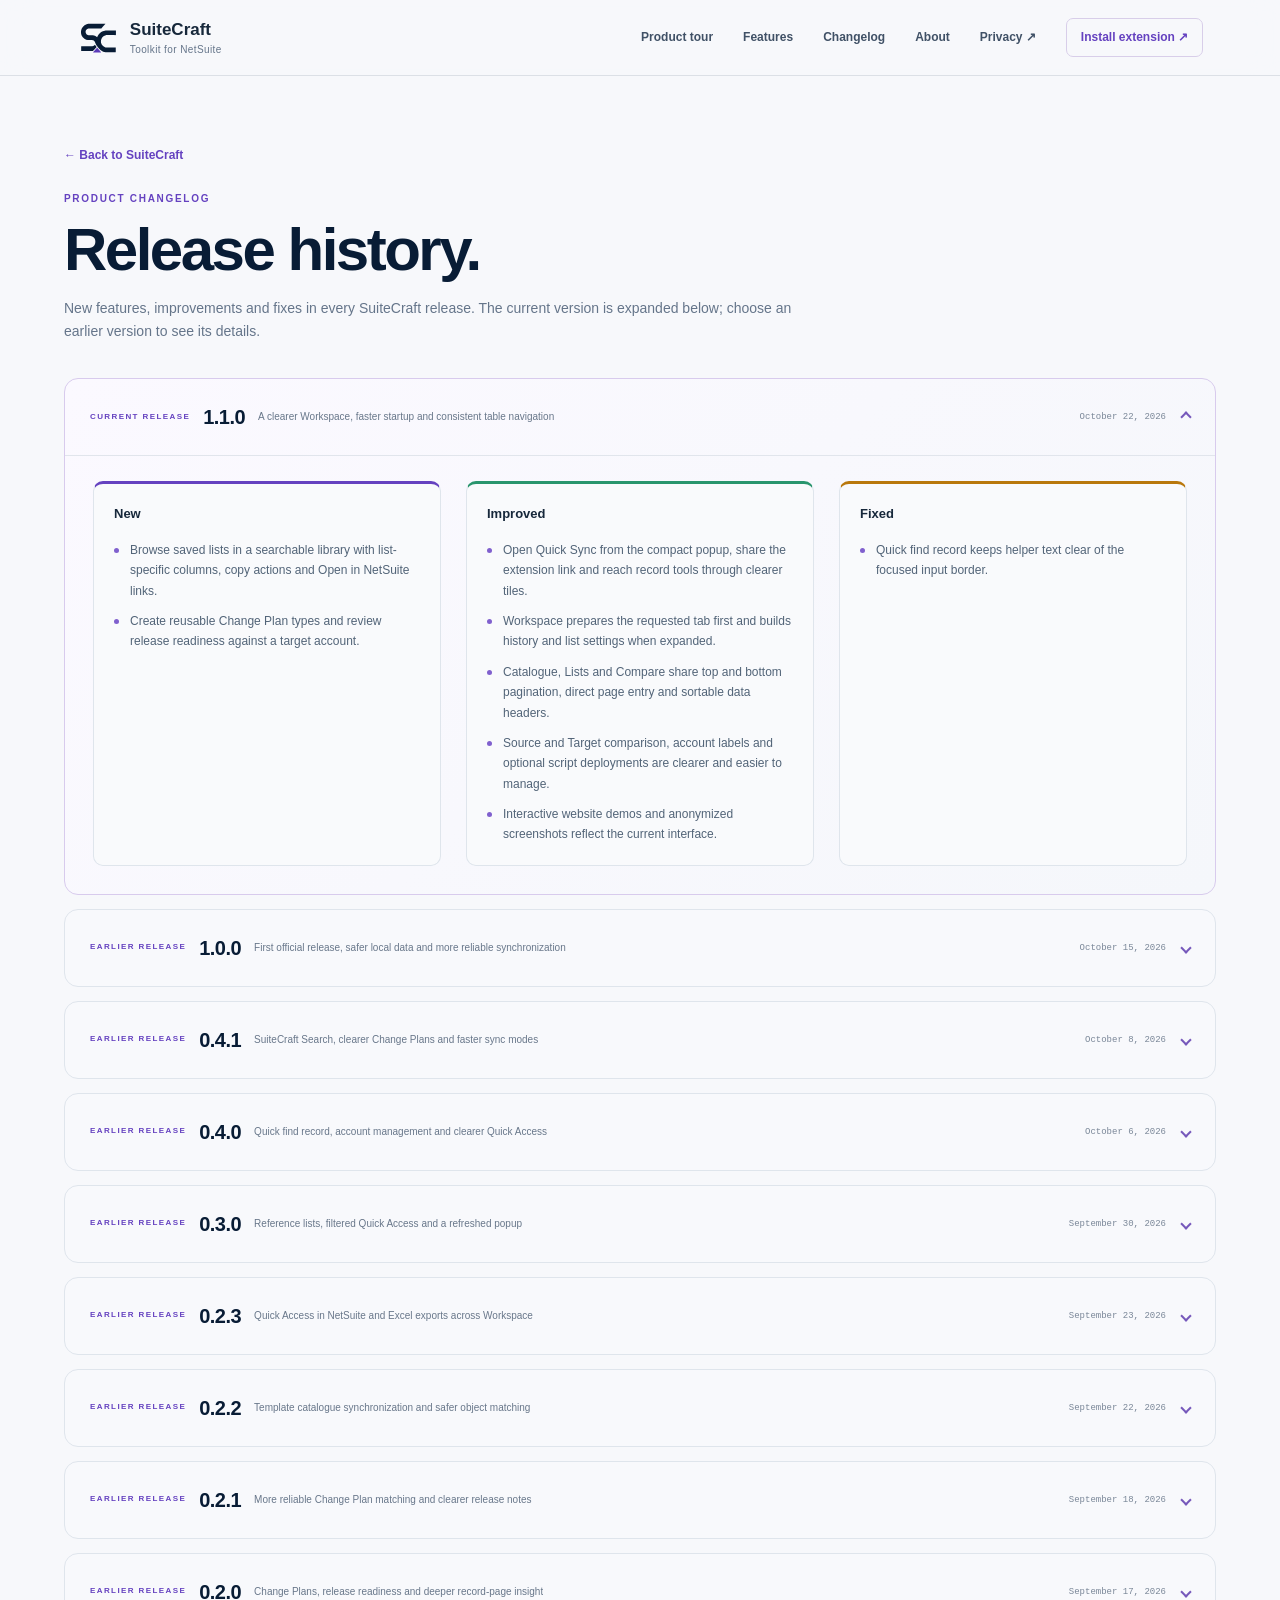
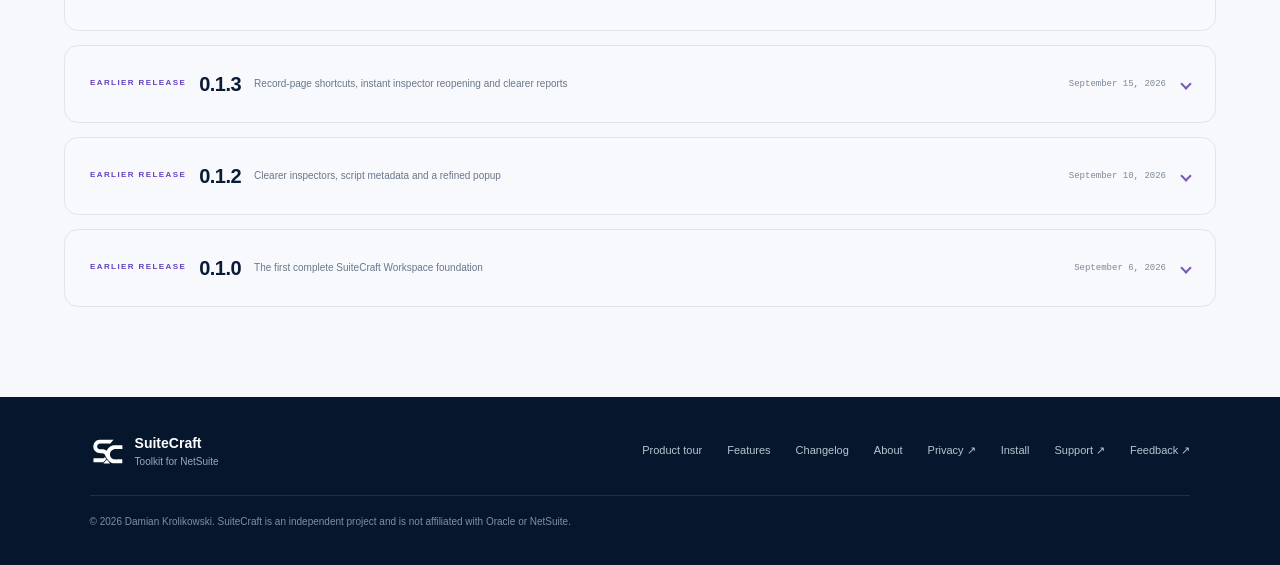
==== changelog.html @ 7df99eba "Refactor code structure for improved readability and maintainability" ====
<!doctype html>
<html lang="en">
<head>
	<meta charset="utf-8">
	<meta name="viewport" content="width=device-width, initial-scale=1">
	<meta name="description" content="Browse SuiteCraft release notes, current improvements and the complete version history.">
	<meta name="theme-color" content="#081c35">
	<meta property="og:type" content="website">
	<meta property="og:title" content="Release history · SuiteCraft">
	<meta property="og:description" content="What changed in SuiteCraft: new features, improvements and fixes for every release.">
	<meta property="og:url" content="https://krolikowskidamian.github.io/suitecraft-site/changelog.html">
	<title>Release history · SuiteCraft</title>
	<link rel="canonical" href="https://krolikowskidamian.github.io/suitecraft-site/changelog.html">
	<link rel="icon" href="assets/suitecraft-mark.svg" type="image/svg+xml">
	<link rel="stylesheet" href="assets/site.css">
	<meta property="og:site_name" content="SuiteCraft">
	<meta property="og:image" content="https://krolikowskidamian.github.io/suitecraft-site/assets/marketing/chrome-web-store/promo-440x280-current.png">
	<meta property="og:image:type" content="image/png">
	<meta property="og:image:width" content="440">
	<meta property="og:image:height" content="280">
	<meta property="og:image:alt" content="SuiteCraft — Toolkit for NetSuite, white SC logo on a navy and purple background">
	<meta name="twitter:card" content="summary_large_image">
	<meta name="twitter:title" content="SuiteCraft · Toolkit for NetSuite">
	<meta name="twitter:description" content="Record inspection, customization discovery and a focused browser workspace for NetSuite.">
	<meta name="twitter:image" content="https://krolikowskidamian.github.io/suitecraft-site/assets/marketing/chrome-web-store/promo-440x280-current.png">
	<meta name="twitter:image:alt" content="SuiteCraft — Toolkit for NetSuite">
</head>
<body>
	<a class="skip-link" href="#main">Skip to content</a>
	<header class="site-header">
		<a class="brand" href="index.html" aria-label="SuiteCraft home">
			<img src="assets/suitecraft-mark.svg" alt="">
			<span><strong>SuiteCraft</strong><small>Toolkit for NetSuite</small></span>
		</a>
		<button class="menu-toggle" type="button" aria-expanded="false" aria-controls="site-nav"><span></span><span></span><span></span><span class="sr-only">Open menu</span></button>
		<nav id="site-nav" aria-label="Main navigation">
			<a href="index.html#tour">Product tour</a>
			<a href="index.html#features">Features</a>
			<a href="index.html#changelog">Changelog</a>
			<a href="index.html#about">About</a>
			<a href="privacy.html">Privacy <span aria-hidden="true">↗</span></a>
			<a class="nav-cta" href="https://chromewebstore.google.com/detail/suitecraft-for-netsuite/hpcgajocaokahoibhmiofdjdjnnielka" target="_blank" rel="noopener noreferrer">Install extension <span aria-hidden="true">↗</span></a>
		</nav>
	</header>
	<main class="history-main" id="main">
		<div class="history-heading"><a class="history-back" href="index.html#changelog">← Back to SuiteCraft</a><p class="eyebrow">PRODUCT CHANGELOG</p><h1>Release history.</h1><p>New features, improvements and fixes in every SuiteCraft release. The current version is expanded below; choose an earlier version to see its details.</p></div>
		<div class="release-list">
<details class="release-entry current-release" id="v1-1-0" open><summary><span class="release-summary-main"><span class="release-status">CURRENT RELEASE</span><span class="release-title">1.1.0</span><span class="release-teaser">A clearer Workspace, faster startup and consistent table navigation</span></span><span class="release-summary-side"><time datetime="2026-10-22">October 22, 2026</time><i aria-hidden="true"></i></span></summary><div class="release-body"><div class="release-columns"><section class="release-section new"><h3>New</h3><ul><li>Browse saved lists in a searchable library with list-specific columns, copy actions and Open in NetSuite links.</li><li>Create reusable Change Plan types and review release readiness against a target account.</li></ul></section><section class="release-section improved"><h3>Improved</h3><ul><li>Open Quick Sync from the compact popup, share the extension link and reach record tools through clearer tiles.</li><li>Workspace prepares the requested tab first and builds history and list settings when expanded.</li><li>Catalogue, Lists and Compare share top and bottom pagination, direct page entry and sortable data headers.</li><li>Source and Target comparison, account labels and optional script deployments are clearer and easier to manage.</li><li>Interactive website demos and anonymized screenshots reflect the current interface.</li></ul></section><section class="release-section fixed"><h3>Fixed</h3><ul><li>Quick find record keeps helper text clear of the focused input border.</li></ul></section></div></div></details>
<details class="release-entry previous-release" id="v1-0-0"><summary><span class="release-summary-main"><span class="release-status">EARLIER RELEASE</span><span class="release-title">1.0.0</span><span class="release-teaser">First official release, safer local data and more reliable synchronization</span></span><span class="release-summary-side"><time datetime="2026-10-15">October 15, 2026</time><i aria-hidden="true"></i></span></summary><div class="release-body"><div class="release-columns"><section class="release-section new"><h3>New</h3><ul><li>First official SuiteCraft release: record inspection, customization search, local snapshots, comparison and Change Plans in one read-only NetSuite toolkit.</li></ul></section><section class="release-section improved"><h3>Improved</h3><ul><li>English, Polish, Spanish and German interface text is more complete and consistent across the bundled tools.</li><li>JSON backups use compact files and include supported object refreshes. Optional storage details distinguish category snapshots from Custom Record field sets.</li></ul></section><section class="release-section fixed"><h3>Fixed</h3><ul><li>Concurrent edits to Change Plans and Favorites are coordinated, and full local storage now reports a clear error without deleting existing data.</li><li>Large Workspace backups export supported records with empty names or unresolved reference links, preserving their data instead of failing validation.</li><li>Custom Record field sets are grouped by their actual scope, preventing unrelated legacy sublist filters from inflating the current snapshot count.</li><li>Synchronization verifies supported list filters and coordinates cancellation and checkpoint recovery across Workspace tabs, retaining previously verified snapshots when a run fails.</li><li>SuiteCraft Search keeps its navigation button in place when NetSuite opens native global search results.</li><li>Local database connections recover more safely around extension updates and explain when a Workspace page must be reopened, without resetting stored data.</li></ul></section></div></div></details>
<details class="release-entry previous-release" id="v0-4-1"><summary><span class="release-summary-main"><span class="release-status">EARLIER RELEASE</span><span class="release-title">0.4.1</span><span class="release-teaser">SuiteCraft Search, clearer Change Plans and faster sync modes</span></span><span class="release-summary-side"><time datetime="2026-10-08">October 8, 2026</time><i aria-hidden="true"></i></span></summary><div class="release-body"><div class="release-columns"><section class="release-section new"><h3>New</h3><ul><li>SuiteCraft Search brings Menu, This page and Workspace together in All, with separate scopes and filters for Favorites, Catalogue and List values.</li><li>Menu results show matching destinations with their full navigation path and type. Current-page fields can be found by label or field ID, then located on the form or copied by ID. Empty All and Menu searches show no result tree.</li></ul></section><section class="release-section improved"><h3>Improved</h3><ul><li>Go to record remains directly beside the search input and carries the entered ID into the record finder. All shows up to three results per source, with Show all opening the relevant scope.</li><li>Change Plans have clearer summaries, progress and action menus, expandable descriptions and notes, and an Example item status for test cases and supporting references.</li><li>Synchronization offers Default, Quick, Quickest and experimental Turbo modes, with bounded parallel requests, retry backoff and session timing comparisons.</li></ul></section><section class="release-section fixed"><h3>Fixed</h3><ul><li>Saved Search links open the definition consistently from Quick find record, Favorites and Change Plans while preserving existing favorite and plan-item identities.</li><li>Parallel synchronization retains deterministic snapshot order and never publishes an incomplete list after failed requests, cancellation or an account or role change.</li></ul></section></div></div></details>
<details class="release-entry previous-release" id="v0-4-0"><summary><span class="release-summary-main"><span class="release-status">EARLIER RELEASE</span><span class="release-title">0.4.0</span><span class="release-teaser">Quick find record, account management and clearer Quick Access</span></span><span class="release-summary-side"><time datetime="2026-10-06">October 6, 2026</time><i aria-hidden="true"></i></span></summary><div class="release-body"><div class="release-columns"><section class="release-section new"><h3>New</h3><ul><li>Quick find record opens NetSuite records from the popup using a type and Internal ID, exact name or supported Script ID. Custom record entries support a numeric type ID or a synchronized type Script ID.</li><li>Manage accounts and roles in Workspace: rename local labels and remove downloaded data for a selected account or role. Account identities remain unchanged, and Favorites and Change Plans are retained.</li></ul></section><section class="release-section improved"><h3>Improved</h3><ul><li>Go to record sits beside Quick Access search and carries the entered ID into the record finder. Full catalogue results open in Workspace with the search text, object filter, account and role preserved.</li><li>Quick Access keeps empty result groups on one line, identifies Add to Favorites with a star and provides a compact refresh action for local results.</li><li>Standard Lists is a separate synchronization category, unselected by default. Download Subsidiaries, Locations, Departments, Classes and Currencies when you choose it.</li></ul></section><section class="release-section fixed"><h3>Fixed</h3><ul><li>Synchronization retries transient server failures on the failed page and retains previous snapshots if the download cannot finish. List progress messages show actual counts instead of unresolved placeholders.</li><li>Unavailable NetSuite list APIs now produce one actionable message. Older open tabs explain when a refresh is needed instead of silently skipping Standard Lists.</li><li>Dark mode keeps embedded NetSuite shortcuts and popups in their light appearance. Page button detection has a fallback for pages without the expected NetSuite loader.</li><li>Quick find record opened from a page shortcut can read the current NetSuite origin when Chrome does not expose the tab URL, avoiding the Invalid URL error.</li></ul></section></div></div></details>
<details class="release-entry previous-release" id="v0-3-0"><summary><span class="release-summary-main"><span class="release-status">EARLIER RELEASE</span><span class="release-title">0.3.0</span><span class="release-teaser">Reference lists, filtered Quick Access and a refreshed popup</span></span><span class="release-summary-side"><time datetime="2026-09-30">September 30, 2026</time><i aria-hidden="true"></i></span></summary><div class="release-body"><div class="release-columns"><section class="release-section new"><h3>New</h3><ul><li>Synchronize Subsidiaries, Locations, Departments, Classes and Currencies with the main catalogue, and browse their values and Internal IDs in Lists.</li><li>Select Custom Lists from the catalogue or add custom records as reference lists using a Script ID or Internal ID, with name or a custom field as the label.</li><li>Search saved list values from the NetSuite navigation menu and extension popup, copy IDs and open records.</li></ul></section><section class="release-section improved"><h3>Improved</h3><ul><li>Quick Access separates Favorites, Catalogue and List values, with filters for object types and individual lists.</li><li>List synchronization includes search by name or ID, selected lists first, compact rows and editable configurations included in local backups.</li><li>Choose light or dark mode across SuiteCraft. Settings include expandable feature descriptions, screenshots and field help; feature switches change only through their toggle.</li></ul></section><section class="release-section fixed"><h3>Fixed</h3><ul><li>Corrected links for standard reference lists and custom record entries, including configurations that use only a Script ID.</li><li>Unavailable lists do not stop the remaining synchronization, and failed downloads retain the previous local copy.</li></ul></section></div></div></details>
<details class="release-entry previous-release" id="v0-2-3">
<summary><span class="release-summary-main"><span class="release-status">EARLIER RELEASE</span><span class="release-title">0.2.3</span><span class="release-teaser">Quick Access in NetSuite and Excel exports across Workspace</span></span><span class="release-summary-side"><time datetime="2026-09-23">September 23, 2026</time><i aria-hidden="true"></i></span></summary>
<div class="release-body"><div class="release-columns"><section class="release-section new"><h3>New</h3><ul><li>Change Plan items now use To create, To update, To delete, Needs attention, Completed and Excluded. Needs attention is the default; Markdown groups items by action and includes Code / delivery / PR links.</li><li>Quick Access in the NetSuite navigation bar brings account Favorites and local catalogue search together, with results opening in new tabs.</li><li>Choose CSV or Excel XLSX for catalogue, comparison, missing-scope, snapshot and Change Plan exports.</li></ul></section><section class="release-section improved"><h3>Improved</h3><ul><li>Quick Access opens on hover with search focused, preserves results while hidden and waits 500 ms after typing before searching.</li><li>Manual workflow and custom-record detail synchronization is available in a collapsed Advanced section.</li></ul></section><section class="release-section fixed"><h3>Fixed</h3><ul><li>Quick Access stays in the navigation menu, respects its display scaling and accepts spaces in search queries.</li><li>Synchronization resets and verifies supported list filters so remembered Script Type, API Version and workflow status selections do not silently narrow downloads.</li></ul></section></div><p class="release-note">Quick Access uses local data: Favorites belong to the current account, and catalogue search is scoped to the verified account and role. Use Reload data after synchronization to refresh cached results.</p></div>
</details>
<details class="release-entry previous-release" id="v0-2-2">
					<summary><span class="release-summary-main"><span class="release-status">EARLIER RELEASE</span><span class="release-title">0.2.2</span><span class="release-teaser">Template catalogue synchronization and safer object matching</span></span><span class="release-summary-side"><time datetime="2026-09-22">September 22, 2026</time><i aria-hidden="true"></i></span></summary>
					<div class="release-body"><div class="release-columns">
						<section class="release-section new"><h3>New</h3><ul><li>Synchronize customized Advanced PDF/HTML Templates and Email Templates into the local catalogue for search, comparison, exports and Change Plans.</li><li>Email Template synchronization covers every record type from the global list without downloading template bodies or message content.</li></ul></section>
						<section class="release-section improved"><h3>Improved</h3><ul><li>Cross-account comparison uses portable Script IDs, while same-account history and record-page resolution use account-local Internal IDs.</li><li>Overlapping snapshots and roles are consolidated into one catalogue object, with the connected context preferred where available.</li><li>Change Plan readiness now distinguishes missing source data from a missing portable Script ID.</li><li>Overwrite latest version is enabled by default; clear it when another historical snapshot should be retained.</li></ul></section>
					</div><p class="release-note">Template synchronization resets remembered list filters, excludes untouched NetSuite defaults and verifies completeness before replacing a snapshot.</p></div>
				</details>
<details class="release-entry previous-release" id="v0-2-1">
					<summary><span class="release-summary-main"><span class="release-status">EARLIER RELEASE</span><span class="release-title">0.2.1</span><span class="release-teaser">More reliable Change Plan matching and clearer release notes</span></span><span class="release-summary-side"><time datetime="2026-09-18">September 18, 2026</time><i aria-hidden="true"></i></span></summary>
					<div class="release-body"><div class="release-columns">
						<section class="release-section new"><h3>New</h3><ul><li>Add to Change Plan can synchronize a single object on the spot when it isn't in your local catalogue yet, instead of requiring a full category synchronization first.</li></ul></section>
						<section class="release-section improved"><h3>Improved</h3><ul><li>Release-readiness comparison now matches objects across accounts by Script ID or Internal ID alone — a differently named admin role or a differently filtered sync no longer hides a real match.</li><li>Custom Record Type comparisons also flag differences in their child Custom Record Fields.</li><li>Items that can't be automatically compared are grouped with manual review items instead of a separate blocked state that could never resolve.</li><li>Generated release-note Markdown is grouped by status and object type, numbered per type, and includes each object's NetSuite link.</li><li>Record-page shortcuts now appear on the Workflow visual editor page, and opening several inspector panels at once brings the one you click to the front.</li></ul></section>
					</div><p class="release-note">Fixes an issue where adding an object to a Change Plan could save a different, unrelated object that happened to share a Script ID.</p></div>
				</details>
<details class="release-entry previous-release" id="v0-2-0">
					<summary><span class="release-summary-main"><span class="release-status">EARLIER RELEASE</span><span class="release-title">0.2.0</span><span class="release-teaser">Change Plans, release readiness and deeper record-page insight</span></span><span class="release-summary-side"><time datetime="2026-09-17">September 17, 2026</time><i aria-hidden="true"></i></span></summary>
					<div class="release-body"><div class="release-columns">
						<section class="release-section new"><h3>New</h3><ul><li>Build local Change Plans for releases, tickets and migrations, then add NetSuite pages directly from the record header.</li><li>Compare plan objects with an exact target account and role to identify deploy, aligned, manual and blocked work.</li><li>Preview and copy Markdown release notes or export complete plans as CSV and JSON.</li><li>Inspect buttons found on a record page and resolve available workflow details in Script &amp; Workflow Inspector.</li></ul></section>
						<section class="release-section improved"><h3>Improved</h3><ul><li>Plans include searchable history, item statuses, release and technical notes, plus ticket and delivery links.</li><li>Inspector views now share a consistent searchable layout and automatically load workflow activity and history.</li><li>Record shortcuts have a more accurate live preview, contextual availability and unified movable popups.</li><li>An optional UI feature wraps crowded NetSuite record actions across multiple rows.</li></ul></section>
					</div><p class="release-note">Change Plans, Favorites and their private notes remain local. Shared snapshot packages continue to exclude them.</p></div>
				</details>
<details class="release-entry previous-release" id="v0-1-3">
					<summary><span class="release-summary-main"><span class="release-status">EARLIER RELEASE</span><span class="release-title">0.1.3</span><span class="release-teaser">Record-page shortcuts, instant inspector reopening and clearer reports</span></span><span class="release-summary-side"><time datetime="2026-09-15">September 15, 2026</time><i aria-hidden="true"></i></span></summary>
					<div class="release-body"><div class="release-columns">
						<section class="release-section new"><h3>New</h3><ul><li>Open Record Explorer, Script &amp; Workflow Inspector and Favorites directly from NetSuite record headers.</li><li>Choose title, header-action or floating placement, including the top-right or bottom-right corner.</li><li>Export clearer account-level comparison reports for review outside SuiteCraft.</li></ul></section>
						<section class="release-section improved"><h3>Improved</h3><ul><li>Record Explorer now reopens instantly with its filters, session pins and scroll position intact.</li><li>Shortcut appearance and position can be adjusted with a live preview.</li><li>Comparison summaries focus on practical configuration changes and easier scanning.</li></ul></section>
					</div><p class="release-note">Record data is refreshed only when you choose Reload data; closing the inspector now keeps the current session ready to reopen.</p></div>
				</details>
<details class="release-entry previous-release" id="v0-1-2">
					<summary><span class="release-summary-main"><span class="release-status">EARLIER RELEASE</span><span class="release-title">0.1.2</span><span class="release-teaser">Clearer inspectors, script metadata and a refined popup</span></span><span class="release-summary-side"><time datetime="2026-09-10">September 10, 2026</time><i aria-hidden="true"></i></span></summary>
					<div class="release-body"><div class="release-columns">
						<section class="release-section new"><h3>New</h3><ul><li>Script synchronization now includes file metadata and groups deployments under their parent scripts.</li><li>Selected snapshots can be shared safely between authorized SuiteCraft users.</li><li>Selected catalogue objects can be refreshed without repeating a full account synchronization.</li></ul></section>
						<section class="release-section improved"><h3>Improved</h3><ul><li>Record Explorer has deeper sublist discovery, compact field cards, session pins and direct definition links.</li><li>Script &amp; Workflow Inspector has clearer deployment matching and presentation.</li><li>The popup now separates Workspace, catalogue search, Favorites, record tools and URL tools into distinct actions.</li></ul></section>
					</div><p class="release-note">Starting with 0.1.2, SuiteCraft uses one consistent version number across the extension, release notes and downloadable packages.</p></div>
				</details>
<details class="release-entry previous-release" id="v0-1-0">
					<summary><span class="release-summary-main"><span class="release-status">EARLIER RELEASE</span><span class="release-title">0.1.0</span><span class="release-teaser">The first complete SuiteCraft Workspace foundation</span></span><span class="release-summary-side"><time datetime="2026-09-06">September 6, 2026</time><i aria-hidden="true"></i></span></summary>
					<div class="release-body"><p>Introduced SuiteCraft Workspace, local versioned snapshots, Catalogue, Favorites, Compare, synchronization, multilingual settings and the first private beta packaging workflow.</p></div>
				</details>
		</div>
	</main>

	<footer class="site-footer">
		<div class="footer-brand"><img src="assets/suitecraft-mark.svg" alt=""><div><strong>SuiteCraft</strong><span>Toolkit for NetSuite</span></div></div>
		<div class="footer-links"><a href="index.html#tour">Product tour</a><a href="index.html#features">Features</a><a href="index.html#changelog">Changelog</a><a href="index.html#about">About</a><a href="privacy.html">Privacy <span aria-hidden="true">↗</span></a><a href="index.html#beta">Install</a><a href="https://buymeacoffee.com/damiandk" target="_blank" rel="noopener noreferrer">Support <span aria-hidden="true">↗</span></a><a href="https://tally.so/r/gDl0DO" target="_blank" rel="noopener noreferrer">Feedback <span aria-hidden="true">↗</span></a></div>
		<p>© <span id="year">2026</span> Damian Krolikowski. SuiteCraft is an independent project and is not affiliated with Oracle or NetSuite.</p>
	</footer>
	<script src="assets/changelog.js"></script>

	<script src="assets/analytics.js"></script>
</body>
</html>
---- assets/site.css ----
:root{--navy:#081c35;--navy-2:#102942;--purple:#6542c0;--purple-2:#8d70de;--ink:#17283b;--muted:#65758a;--line:#dfe5ec;--paper:#f7f8fb;--white:#fff;--yellow:#ffdd00;--shadow:0 24px 70px rgba(8,28,53,.13)}
*{box-sizing:border-box}html{scroll-behavior:smooth}body{margin:0;background:var(--paper);color:var(--ink);font-family:Inter,ui-sans-serif,-apple-system,BlinkMacSystemFont,"Segoe UI",sans-serif;line-height:1.6}a{color:inherit}button,a{touch-action:manipulation}.skip-link{position:fixed;top:8px;left:8px;z-index:20;padding:8px 12px;background:#fff;transform:translateY(-150%)}.skip-link:focus{transform:none}.sr-only{position:absolute;width:1px;height:1px;overflow:hidden;clip:rect(0,0,0,0)}
.site-header{position:sticky;top:0;z-index:10;display:flex;align-items:center;justify-content:space-between;min-height:76px;padding:0 clamp(24px,6vw,90px);border-bottom:1px solid rgba(101,117,138,.18);background:rgba(247,248,251,.9);backdrop-filter:blur(16px)}.brand{display:flex;align-items:center;gap:11px;text-decoration:none}.brand img{width:42px;height:42px}.brand span{display:grid;line-height:1.15}.brand strong{font-size:17px}.brand small{margin-top:4px;color:var(--muted);font-size:10px;letter-spacing:.4px}.site-header nav{display:flex;align-items:center;gap:30px}.site-header nav a{color:#405166;font-size:12px;font-weight:650;text-decoration:none}.site-header nav a:hover{color:var(--purple)}.site-header .nav-cta{padding:9px 14px;border:1px solid #d8cee9;border-radius:7px;color:var(--purple)}.menu-toggle{display:none;border:0;background:transparent}
.hero{position:relative;display:grid;grid-template-columns:minmax(0,.92fr) minmax(460px,1.08fr);align-items:center;gap:7vw;min-height:690px;padding:96px clamp(24px,7vw,110px);overflow:hidden;background:linear-gradient(135deg,#fff 0%,#f8f5ff 48%,#eff3f8 100%)}.hero:before{content:"";position:absolute;left:-170px;bottom:-250px;width:560px;height:560px;border:1px solid rgba(101,66,192,.11);border-radius:50%;box-shadow:0 0 0 70px rgba(101,66,192,.025),0 0 0 140px rgba(101,66,192,.02)}.hero-copy{position:relative;z-index:1;max-width:640px}.eyebrow{margin:0 0 18px;color:var(--purple);font-size:10px;font-weight:800;letter-spacing:1.7px}.eyebrow span{display:inline-block;width:21px;height:2px;margin:0 8px 3px 0;background:var(--purple)}.hero h1{margin:0;color:var(--navy);font-size:clamp(54px,6vw,88px);font-weight:780;letter-spacing:-4.8px;line-height:.98}.hero h1 em{color:var(--purple);font-style:normal}.hero-lead{max-width:610px;margin:28px 0 30px;color:#526478;font-size:17px;line-height:1.75}.hero-actions{display:flex;gap:12px;flex-wrap:wrap}.button{display:inline-flex;align-items:center;justify-content:center;gap:18px;min-height:48px;padding:0 20px;border:1px solid transparent;border-radius:8px;font-size:12px;font-weight:750;text-decoration:none;transition:.2s ease}.button:hover{transform:translateY(-2px)}.button.primary{background:var(--purple);color:#fff;box-shadow:0 10px 28px rgba(101,66,192,.25)}.button.primary:hover{background:#5636aa}.button.secondary{border-color:#cfd7e1;background:#fff;color:#32465b}.compatibility{margin:24px 0 0;color:#7c8999;font-size:10px}.compatibility span{margin-right:7px;color:var(--purple)}
.hero-visual{position:relative;z-index:1;padding:3% 1% 4%}.glow{position:absolute;inset:8% 5%;background:rgba(117,82,205,.3);filter:blur(78px)}.browser-card{position:relative;overflow:hidden;border:1px solid rgba(8,28,53,.16);border-radius:14px;background:#fff;box-shadow:0 30px 80px rgba(8,28,53,.2);transform:perspective(1300px) rotateY(-7deg) rotateX(2deg) rotateZ(-.35deg);transform-origin:center right;transition:transform .35s ease,box-shadow .35s ease}.browser-card:hover{box-shadow:0 38px 95px rgba(8,28,53,.23);transform:perspective(1300px) rotateY(-4deg) rotateX(1deg) rotateZ(-.15deg) translateY(-4px)}.browser-bar{display:flex;align-items:center;gap:7px;height:34px;padding:0 13px;background:#071d35;color:#b9c4d1;font-size:8px}.browser-bar i{width:7px;height:7px;border-radius:50%;background:#506278}.browser-bar i:first-child{background:#8d70de}.browser-bar span{margin-left:auto;margin-right:auto}.hero-product-screen{display:block;width:100%;aspect-ratio:1.44/1;object-fit:cover;object-position:top center}
.trust-strip{display:grid;grid-template-columns:repeat(3,1fr);padding:0 clamp(24px,7vw,110px);border-top:1px solid var(--line);border-bottom:1px solid var(--line);background:#fff}.trust-strip div{display:grid;padding:27px 4vw;border-left:1px solid var(--line)}.trust-strip div:first-child{border-left:0}.trust-strip strong{font-size:12px}.trust-strip span{color:var(--muted);font-size:10px}.section{padding:110px clamp(24px,7vw,110px)}.section-heading{display:grid;grid-template-columns:1fr minmax(280px,.6fr);align-items:end;gap:50px;margin-bottom:48px}.section-heading h2,.privacy h2,.beta h2,.about h2{margin:0;color:var(--navy);font-size:clamp(36px,4vw,58px);letter-spacing:-2.6px;line-height:1.08}.section-heading>p{margin:0;color:var(--muted);font-size:14px}.feature-grid{display:grid;grid-template-columns:repeat(3,1fr);gap:15px}.feature-card{position:relative;min-height:285px;padding:29px;border:1px solid var(--line);border-radius:12px;background:#fff;transition:.2s ease}.feature-card:hover{transform:translateY(-3px);box-shadow:0 14px 40px rgba(8,28,53,.08)}.feature-card.featured{background:var(--navy);color:#fff}.feature-number{position:absolute;top:18px;right:20px;color:#99a6b5;font:9px ui-monospace,monospace}.feature-icon{display:grid;place-items:center;width:39px;height:39px;margin-bottom:40px;border-radius:9px;background:#f0eafb;color:var(--purple);font-size:17px}.featured .feature-icon{background:rgba(255,255,255,.1);color:#cbbcff}.feature-card h3{margin:0 0 10px;font-size:18px}.feature-card p{margin:0;color:var(--muted);font-size:12px}.featured p{color:#b9c6d5}.feature-card ul{display:flex;gap:7px;flex-wrap:wrap;margin:23px 0 0;padding:0;list-style:none}.feature-card li{padding:4px 7px;border:1px solid rgba(255,255,255,.15);border-radius:10px;color:#c7d2df;font-size:7px}.feature-card.future{display:flex;align-items:center;background:#f0ebfa;border-color:#ded3f2}.future h3{font-size:23px}.future a{display:inline-block;margin-top:20px;color:var(--purple);font-size:11px;font-weight:750;text-decoration:none}
.privacy{padding-top:30px}.privacy-card{display:grid;grid-template-columns:1.05fr .95fr;overflow:hidden;border-radius:17px;background:var(--navy);box-shadow:var(--shadow)}.privacy-copy{padding:70px}.eyebrow.light{color:#a68be6}.privacy h2{color:#fff}.privacy-copy>p:not(.eyebrow){color:#b9c6d5;font-size:14px}.privacy-copy>a{display:inline-block;margin-top:22px;color:#c6b5f0;font-size:11px;font-weight:750;text-decoration:none}.privacy-points{padding:36px;background:var(--navy-2)}.privacy-points div{display:grid;grid-template-columns:42px 1fr;gap:15px;padding:23px 10px;border-top:1px solid rgba(255,255,255,.1)}.privacy-points div:first-child{border-top:0}.privacy-points span{color:#9b82da;font:9px ui-monospace,monospace}.privacy-points p{display:grid;margin:0;color:#afbdcc;font-size:11px}.privacy-points strong{margin-bottom:4px;color:#fff;font-size:13px}
.beta{padding-top:25px}.beta-card{display:grid;grid-template-columns:1fr .55fr;gap:60px;align-items:center;padding:54px 58px;border:1px solid #dcd3ef;border-radius:14px;background:linear-gradient(120deg,#f1ebfc,#fff)}.beta h2{font-size:43px}.beta p:not(.eyebrow){max-width:650px;margin-bottom:0;color:var(--muted);font-size:13px}.beta-action{display:grid;justify-items:start;gap:13px}.status-pill{padding:6px 10px;border-radius:20px;background:#fff;color:#526478;font-size:9px;font-weight:750}.status-pill i{display:inline-block;width:6px;height:6px;margin-right:6px;border-radius:50%;background:#e2aa28}.beta-action small{color:#8692a2;font-size:8px}
.about{display:grid;grid-template-columns:120px 1fr .65fr;align-items:center;gap:45px}.author-photo{width:112px;height:112px;overflow:hidden;border:5px solid #e9e2f7;border-radius:27px;background:var(--navy);box-shadow:0 14px 32px rgba(8,28,53,.15)}.author-photo img{display:block;width:100%;height:100%;border-radius:21px;object-fit:cover;object-position:center 32%;transform:scale(1.24);transform-origin:center 32%}.about h2{font-size:45px}.about p:not(.eyebrow){max-width:700px;color:var(--muted);font-size:13px}.about aside{display:grid;justify-items:start;padding:30px;border-left:1px solid var(--line)}.about aside span{color:var(--muted);font-size:10px}.about aside strong{margin:3px 0 17px;font-size:15px}.about aside a{padding:11px 15px;border-radius:7px;background:var(--yellow);color:#171717;font-size:11px;font-weight:750;text-decoration:none}
.site-footer{display:grid;grid-template-columns:auto 1fr;align-items:center;gap:25px;padding:35px clamp(24px,7vw,110px);background:#06172d;color:#fff}.footer-brand{display:flex;align-items:center;gap:10px}.footer-brand img{width:35px;height:35px;filter:brightness(0) invert(1)}.footer-brand div{display:grid}.footer-brand strong{font-size:14px}.footer-brand span{color:#99aabc;font-size:8px}.footer-links{display:flex;justify-content:flex-end;flex-wrap:wrap;gap:25px}.footer-links a{color:#b8c4d1;font-size:9px;text-decoration:none;white-space:nowrap}.site-footer p{grid-column:1/-1;margin:0;padding-top:18px;border-top:1px solid rgba(255,255,255,.1);color:#7f90a3;font-size:8px}
.coffee-float{position:fixed;right:24px;bottom:24px;z-index:12;display:flex;align-items:center;justify-content:center;width:52px;height:52px;padding:0 15px;overflow:hidden;border:1px solid rgba(23,23,23,.13);border-radius:16px;background:var(--yellow);color:#171717;box-shadow:0 12px 32px rgba(8,28,53,.22);font-size:11px;font-weight:800;text-decoration:none;white-space:nowrap;transition:width .2s ease,transform .2s ease,box-shadow .2s ease}.coffee-float svg{flex:0 0 21px;width:21px;height:21px}.coffee-float span{max-width:0;margin-left:0;overflow:hidden;opacity:0;transition:max-width .2s ease,margin-left .2s ease,opacity .15s ease}.coffee-float:hover,.coffee-float:focus-visible{width:166px;transform:translateY(-2px);box-shadow:0 16px 38px rgba(8,28,53,.27)}.coffee-float:hover span,.coffee-float:focus-visible span{max-width:110px;margin-left:9px;opacity:1}.coffee-float:focus-visible{outline:3px solid #8d70de;outline-offset:3px}
@media(max-width:980px){.hero{grid-template-columns:1fr;gap:60px;padding-top:70px}.hero-copy{max-width:720px}.hero-visual{max-width:700px}.feature-grid{grid-template-columns:repeat(2,1fr)}.privacy-card{grid-template-columns:1fr}.beta-card{grid-template-columns:1fr}.about{grid-template-columns:100px 1fr}.about aside{grid-column:2}.site-header nav{gap:18px}}
@media(max-width:720px){.site-header{min-height:66px;padding:0 20px}.brand img{width:36px;height:36px}.menu-toggle{display:grid;gap:4px;padding:9px}.menu-toggle span:not(.sr-only){display:block;width:21px;height:2px;background:var(--navy)}.site-header nav{position:absolute;top:66px;left:0;right:0;display:none;align-items:stretch;flex-direction:column;gap:0;padding:12px 20px 20px;border-bottom:1px solid var(--line);background:#fff}.site-header nav.open{display:flex}.site-header nav a{padding:11px}.site-header .nav-cta{text-align:center}.hero{grid-template-columns:1fr;min-height:auto;padding:70px 22px}.hero h1{font-size:54px;letter-spacing:-3.5px}.hero-lead{font-size:15px}.browser-card,.browser-card:hover{transform:none}.trust-strip{grid-template-columns:1fr;padding:0 22px}.trust-strip div{padding:20px 0;border-top:1px solid var(--line);border-left:0}.trust-strip div:first-child{border-top:0}.section{padding:75px 22px}.section-heading{grid-template-columns:1fr;gap:20px}.feature-grid{grid-template-columns:1fr}.feature-card{min-height:240px}.privacy{padding-top:10px}.privacy-copy{padding:40px 28px}.privacy-points{padding:20px}.beta-card{padding:36px 27px}.about{grid-template-columns:1fr}.about aside{grid-column:auto;padding-left:0;border-top:1px solid var(--line);border-left:0}.site-footer{grid-template-columns:1fr}.footer-links{justify-content:flex-start;flex-wrap:wrap}.site-footer p{grid-column:auto}.coffee-float{right:14px;bottom:14px;width:46px;height:46px;padding:0 12px;border-radius:14px}.coffee-float:hover,.coffee-float:focus-visible{width:158px}}
@media(prefers-reduced-motion:reduce){html{scroll-behavior:auto}.button,.feature-card,.coffee-float,.coffee-float span{transition:none}}

/* Real-product tour: screenshots are generated from the extension UI with synthetic data. */
.product-tour{padding-top:105px;background:#fff}.tour-heading{margin-bottom:42px}.tour-frame{display:grid;grid-template-columns:minmax(0,1.55fr) minmax(290px,.45fr);overflow:hidden;border-radius:16px;background:var(--navy);box-shadow:var(--shadow)}.tour-media{position:relative;display:grid;place-items:center;min-height:590px;overflow:hidden;background:#e9edf3;outline:none}.tour-media:focus-visible{box-shadow:inset 0 0 0 4px var(--purple-2)}.tour-image{display:block;width:100%;height:100%;min-height:590px;object-fit:cover;object-position:top center}.tour-image[hidden],.tour-overview[hidden]{display:none!important}.tour-overview{position:relative;width:100%;height:590px;overflow:hidden;background:linear-gradient(135deg,#e8edf4,#f4effe)}.tour-overview img:first-child{position:absolute;top:48px;left:4%;width:88%;border-radius:9px;box-shadow:0 20px 50px rgba(8,28,53,.18)}.tour-overview img:last-child{position:absolute;right:4%;bottom:26px;width:27%;max-height:430px;object-fit:cover;object-position:top;border:7px solid #fff;border-radius:10px;box-shadow:0 18px 45px rgba(8,28,53,.25)}.synthetic-badge{position:absolute;top:17px;left:18px;padding:7px 10px;border:1px solid #c4dfd5;border-radius:18px;background:rgba(244,252,249,.94);color:#39745f;font-size:8px;font-weight:750;box-shadow:0 5px 18px rgba(8,28,53,.08)}.synthetic-badge i{display:inline-block;width:6px;height:6px;margin-right:5px;border-radius:50%;background:#31a274}.tour-copy{display:flex;align-items:flex-start;flex-direction:column;padding:43px 37px;color:#fff}.tour-copy>span{color:#9e87d9;font:9px ui-monospace,SFMono-Regular,monospace}.tour-copy>p:first-of-type{margin:31px 0 9px;color:#aa92e5;font-size:8px;font-weight:800;letter-spacing:1.5px}.tour-copy h3{margin:0;color:#fff;font-size:clamp(24px,2.2vw,35px);letter-spacing:-1.2px;line-height:1.12}.tour-copy>p:nth-of-type(2){margin:18px 0 0;color:#b7c4d2;font-size:11px;line-height:1.7}.tour-copy ul{display:grid;gap:9px;margin:25px 0;padding:20px 0;border-top:1px solid rgba(255,255,255,.1);border-bottom:1px solid rgba(255,255,255,.1);width:100%;list-style:none}.tour-copy li{position:relative;padding-left:17px;color:#d3dce6;font-size:9px}.tour-copy li:before{content:"";position:absolute;top:7px;left:0;width:6px;height:6px;border-radius:50%;background:#8d70de}.tour-copy>a{color:#cbbcf0;font-size:10px;font-weight:750;text-decoration:none}.tour-arrows{display:flex;gap:8px;margin-top:auto;padding-top:28px}.tour-arrows button{display:grid;place-items:center;width:38px;height:38px;border:1px solid rgba(255,255,255,.2);border-radius:50%;background:transparent;color:#fff;cursor:pointer}.tour-arrows button:hover:not(:disabled){background:rgba(255,255,255,.1)}.tour-arrows button:disabled{opacity:.3}.tour-tabs{display:grid;grid-template-columns:repeat(7,1fr);margin-top:12px;border:1px solid var(--line);border-radius:10px;background:#fff;overflow:hidden}.tour-tabs button{display:grid;justify-items:start;gap:2px;min-width:0;padding:13px 12px;border:0;border-left:1px solid var(--line);background:#fff;color:#68778a;cursor:pointer;text-align:left}.tour-tabs button:first-child{border-left:0}.tour-tabs button span{font:7px ui-monospace,SFMono-Regular,monospace}.tour-tabs button strong{overflow:hidden;max-width:100%;font-size:9px;text-overflow:ellipsis;white-space:nowrap}.tour-tabs button.active{background:#f0ebfa;color:var(--purple);box-shadow:inset 0 -3px var(--purple)}
@media(max-width:1050px){.tour-frame{grid-template-columns:1fr}.tour-copy{min-height:380px}.tour-arrows{margin-top:0}.tour-tabs{grid-template-columns:repeat(4,1fr)}}
@media(max-width:720px){.product-tour{padding-top:70px}.tour-media,.tour-image{min-height:310px}.tour-overview{height:310px}.tour-overview img:first-child{top:36px}.tour-overview img:last-child{bottom:14px;border-width:4px}.tour-copy{min-height:0;padding:30px 24px}.tour-copy h3{font-size:28px}.tour-arrows{padding-top:20px}.tour-tabs{grid-template-columns:repeat(2,1fr)}.tour-tabs button:nth-child(odd){border-left:0}}
body{overflow-x:hidden}.hero>*{min-width:0}.browser-card,.tour-frame,.tour-media,.tour-copy{min-width:0}
@media(max-width:720px){.hero-visual,.browser-card{width:100%;max-width:100%}.tour-frame{width:100%}.tour-copy h3,.tour-copy p,.section-heading p{overflow-wrap:anywhere}.tour-tabs button{min-width:0}}

.analytics-disclosure{grid-column:1/-1;margin:18px 0 0;padding:13px 15px;border:1px solid rgba(255,255,255,.18);border-radius:9px;background:rgba(255,255,255,.08);color:#d5deea;font-size:10px;line-height:1.65}.analytics-disclosure strong{display:inline;color:#fff}

/* Product release history. Keep the newest entry aligned with the extension manifest. */
.release-chip{display:inline-flex;align-items:center;gap:10px;margin-top:10px;padding:6px 10px;border:1px solid #ded5f0;border-radius:999px;background:rgba(255,255,255,.72);color:var(--purple);font-size:9px;font-weight:750;text-decoration:none}.release-chip:hover{border-color:#bdaae5;background:#fff}
.changelog{padding-top:45px;background:#fff}.changelog-heading{align-items:start}.release-list{display:grid;gap:14px}.release-entry{overflow:hidden;border:1px solid var(--line);border-radius:14px;background:#f8f9fc}.release-entry.current-release{border-color:#d8cbed;background:linear-gradient(135deg,#fbf9ff,#f5f7fb)}.release-entry summary{display:flex;align-items:center;justify-content:space-between;gap:24px;padding:22px 25px;cursor:pointer;list-style:none}.release-entry summary::-webkit-details-marker{display:none}.release-entry summary:hover{background:#f3effb}.release-summary-main{display:grid;grid-template-columns:auto auto minmax(180px,1fr);align-items:center;gap:13px;min-width:0}.release-status{color:var(--purple);font-size:8px;font-weight:800;letter-spacing:1.4px}.release-title{color:var(--navy);font-size:20px;font-weight:750;letter-spacing:-.5px;white-space:nowrap}.release-title small{margin-left:7px;color:#768499;font-size:10px;font-weight:600;letter-spacing:0}.release-teaser{overflow:hidden;color:#68778a;font-size:10px;text-overflow:ellipsis;white-space:nowrap}.release-summary-side{display:flex;align-items:center;gap:16px;flex-shrink:0}.release-entry time{color:#7a8798;font:9px ui-monospace,SFMono-Regular,monospace}.release-summary-side i{width:8px;height:8px;border-right:2px solid #7659bb;border-bottom:2px solid #7659bb;transform:rotate(45deg);transition:transform .18s}.release-entry[open] .release-summary-side i{transform:rotate(225deg)}.release-body{padding:0 28px 28px;border-top:1px solid #e1e5ec}.release-columns{display:grid;grid-template-columns:1fr 1fr;gap:42px;padding-top:25px}.release-columns strong{display:inline-flex;padding:4px 8px;border-radius:999px;background:#ebe4f8;color:#5d3ea8;font-size:8px;letter-spacing:.8px;text-transform:uppercase}.release-columns ul{display:grid;gap:10px;margin:15px 0 0;padding:0;list-style:none}.release-columns li{position:relative;padding-left:16px;color:#526478;font-size:11px}.release-columns li:before{content:"";position:absolute;top:8px;left:0;width:5px;height:5px;border-radius:50%;background:#8060ce}.release-note{margin:24px 0 0;padding:13px 15px;border-left:3px solid var(--purple);background:#fff;color:#647287;font-size:10px}.release-body>p{margin:22px 0 0;color:#68778a;font-size:11px;line-height:1.7}
@media(max-width:980px){.release-summary-main{grid-template-columns:auto 1fr}.release-teaser{grid-column:1/-1}.release-entry summary{align-items:flex-start}}
@media(max-width:720px){.release-entry summary{padding:19px;gap:12px}.release-summary-main{grid-template-columns:1fr}.release-title small{display:block;margin:3px 0 0}.release-teaser{display:none}.release-summary-side{align-items:flex-end;flex-direction:column;gap:11px}.release-body{padding:0 20px 22px}.release-columns{grid-template-columns:1fr;gap:25px}}

/* Marketing readability: keep supporting copy legible on desktop and mobile. */
.trust-strip strong{font-size:13px}.trust-strip span{font-size:12px}
.feature-card p{font-size:13px}.feature-card li{font-size:10px}
.tour-copy>span{font-size:10px}.tour-copy>p:first-of-type{font-size:10px}.tour-copy>p:nth-of-type(2){font-size:13px}.tour-copy li{font-size:11px}.tour-copy>a{font-size:12px}
.tour-tabs button span{font-size:9px}.tour-tabs button strong{font-size:11px}
.beta p:not(.eyebrow),.about p:not(.eyebrow){font-size:14px}.beta-action small{font-size:11px}.status-pill{font-size:11px}
.footer-brand span,.site-footer p{font-size:10px}.footer-links a{font-size:11px}
.tour-tabs{grid-template-columns:repeat(6,1fr)}
@media(max-width:1050px){.tour-tabs{grid-template-columns:repeat(4,1fr)}}
@media(max-width:720px){.tour-tabs{grid-template-columns:repeat(2,1fr)}}
/* Preserve entire screenshots, including portrait popup and compact search. */
.tour-media{height:590px;min-height:0}.tour-image{width:100%;height:100%;min-height:0;object-fit:contain;object-position:center}.tour-media.compact .tour-image{width:auto;height:auto;max-width:calc(100% - 48px);max-height:560px;box-shadow:0 12px 36px rgba(8,28,53,.15)}
@media(max-width:720px){.tour-media{height:310px;min-height:0}.tour-image{min-height:0}.tour-media.compact .tour-image{max-width:calc(100% - 24px);max-height:286px}}

/* Current release on the landing page; complete history on changelog.html. */
.changelog{scroll-margin-top:90px}
.release-card{width:100%;padding:30px;border:1px solid var(--line);border-radius:16px;background:#fff}
.release-card-heading{display:flex;justify-content:space-between;align-items:flex-start;gap:28px}
.release-card-heading .eyebrow{margin-bottom:6px}.release-card-heading h2{margin:0;color:var(--ink);font-size:28px;letter-spacing:-1px;line-height:1.2}
.release-card-heading p:not(.eyebrow){max-width:650px;margin:10px 0 0;color:var(--muted);font-size:13px}
.release-current-version{display:grid;justify-items:end;gap:2px;flex-shrink:0}.release-current-version strong{color:#4f347e;font-size:22px}.release-current-version span{color:#637086;font:11px/1.6 ui-monospace,SFMono-Regular,monospace}
.release-card-date{margin:22px 0 0;padding-top:16px;border-top:1px solid #e6e0ef;color:#637086;font-size:12px}
.release-card .release-body{padding:0;border:0}.release-card .release-columns{grid-template-columns:repeat(3,minmax(0,1fr));gap:16px;padding-top:18px}
.release-section{padding:20px;border:1px solid var(--line);border-top:3px solid var(--purple);border-radius:10px;background:#f9fafc}
.release-section.improved{border-top-color:#29956d}.release-section.fixed{border-top-color:#b9780c}
.release-columns h3{margin:0;color:var(--ink);font-size:13px}.release-columns li{font-size:12px;line-height:1.7;overflow-wrap:anywhere}
.release-history-link{display:flex;align-items:center;justify-content:space-between;gap:24px;margin-top:24px;padding:20px;border:1px solid #ded5ef;border-radius:10px;background:#f8f5fd}
.release-history-link h3{margin:0;font-size:14px}.release-history-link p{margin:4px 0 0;color:#645674;font-size:12px}.release-history-link .button{flex-shrink:0;min-height:42px}
.history-main{max-width:1320px;margin:0 auto;padding:65px clamp(24px,5vw,70px) 90px}.history-heading{max-width:760px;margin-bottom:36px}
.history-back{display:inline-flex;margin-bottom:26px;color:var(--purple);font-size:12px;font-weight:700;text-decoration:none}.history-heading .eyebrow{margin-bottom:10px}.history-heading h1{margin:0;color:var(--navy);font-size:clamp(38px,5vw,60px);letter-spacing:-2.5px;line-height:1.1}.history-heading>p:last-child{color:var(--muted);font-size:14px}
.release-entry{scroll-margin-top:100px}.release-entry:target{border-color:var(--purple)}
.history-main .release-columns{grid-template-columns:repeat(auto-fit,minmax(240px,1fr));gap:25px}
.release-entry summary:focus-visible,.release-history-link a:focus-visible,.history-back:focus-visible{outline:3px solid var(--purple);outline-offset:3px}
@media(max-width:980px){.release-card .release-columns{grid-template-columns:1fr}}
@media(max-width:720px){.release-card{padding:22px}.release-card-heading,.release-history-link{flex-direction:column;align-items:flex-start;gap:16px}.release-current-version{justify-items:start}.release-history-link .button{width:100%}.history-main{padding-top:40px}.history-main .release-columns{grid-template-columns:1fr}}
@media(prefers-reduced-motion:reduce){html{scroll-behavior:auto}}
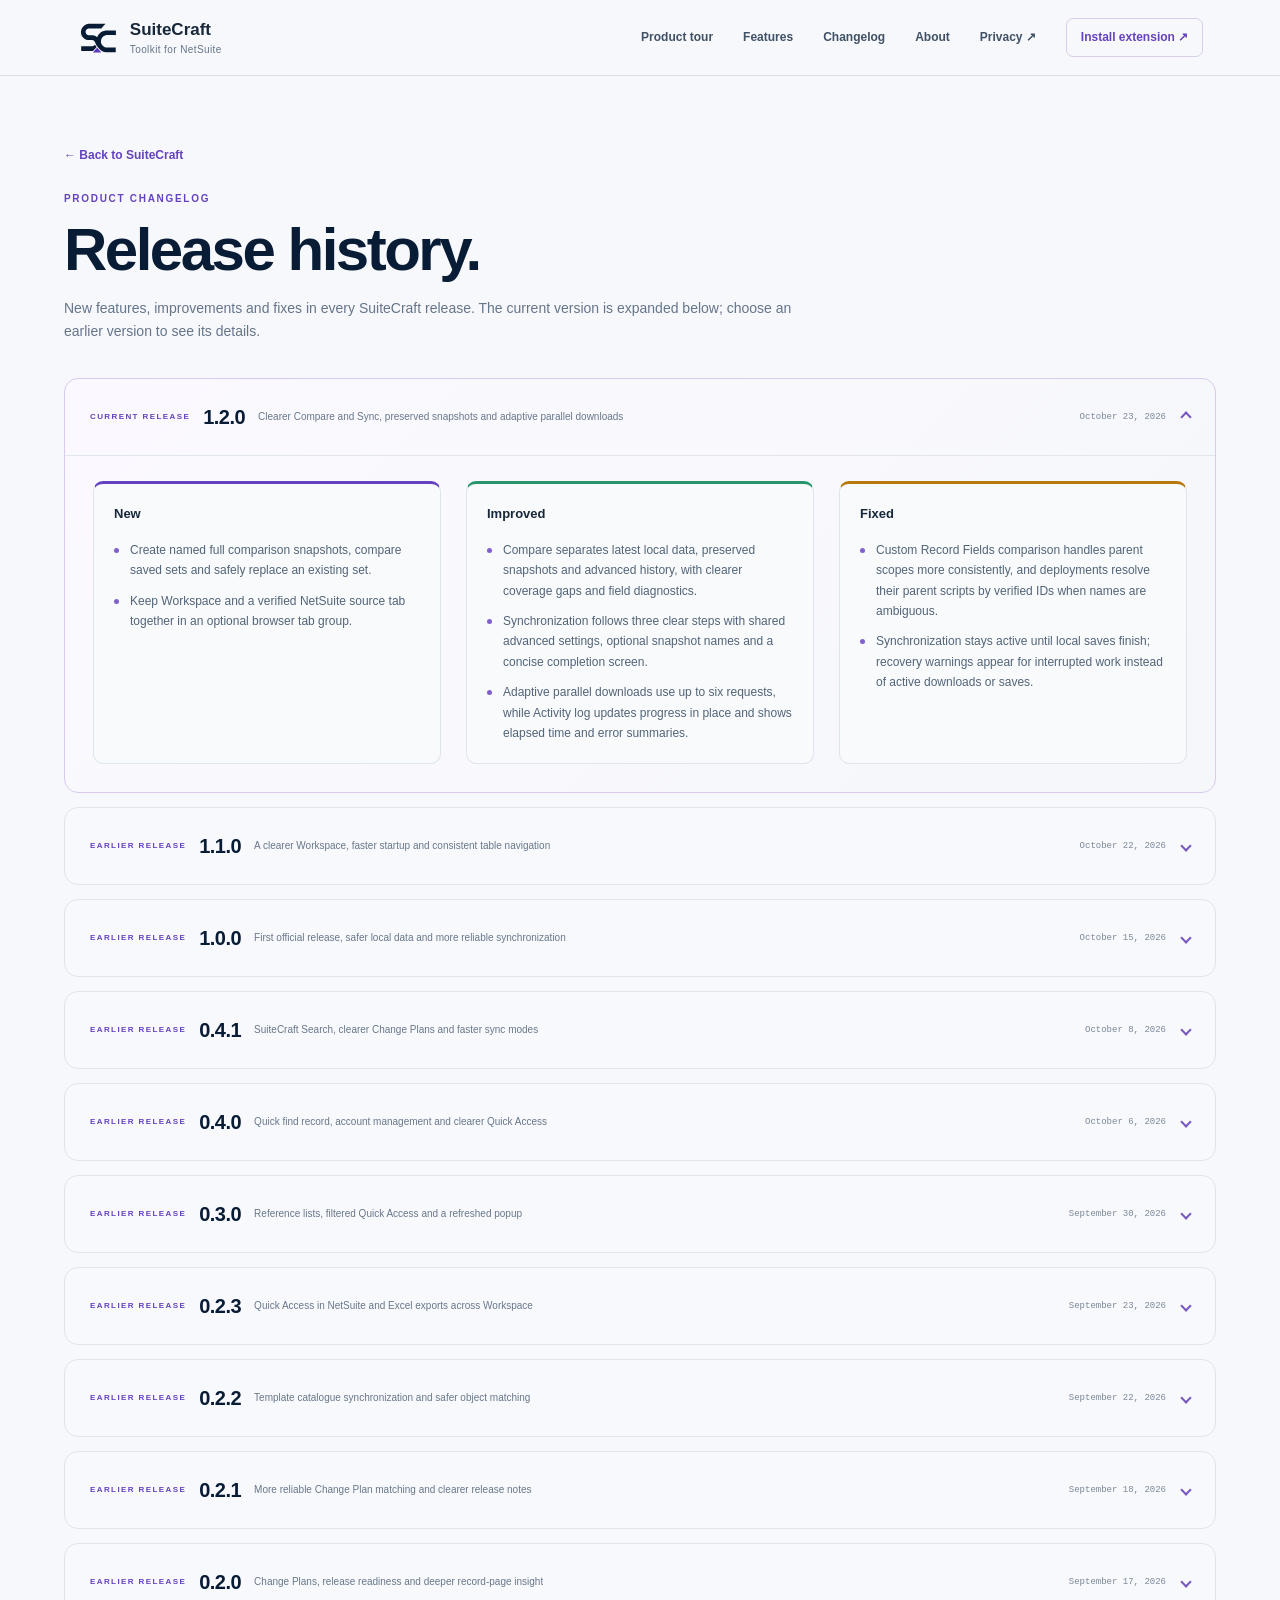
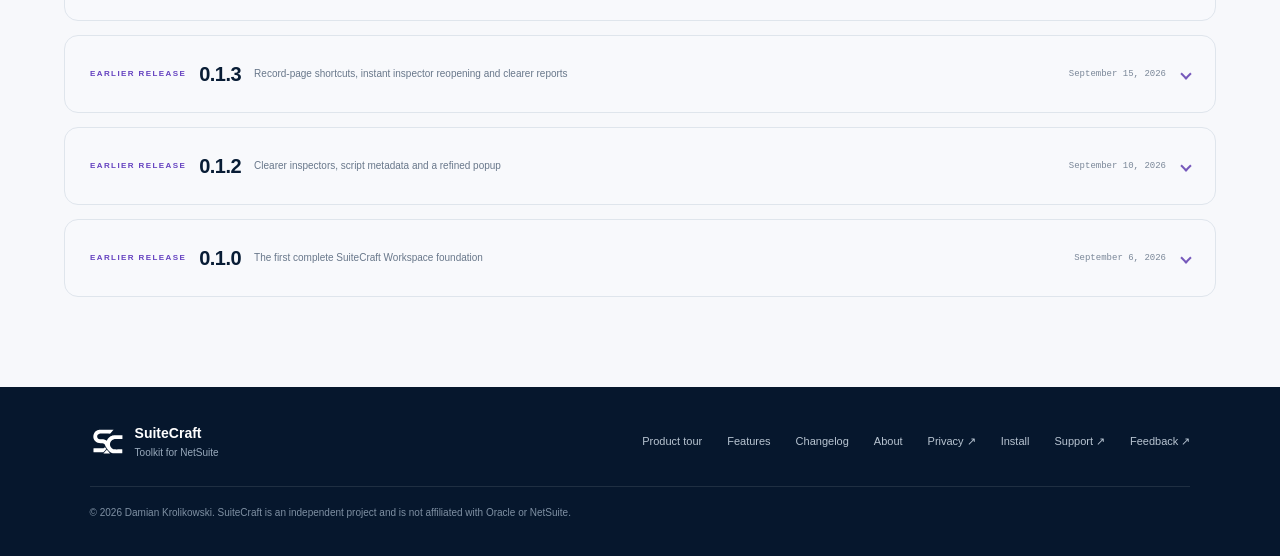
==== commit b1e8821d: "docs: publish SuiteCraft 1.2.0 release notes" ====
--- a/changelog.html
+++ b/changelog.html
@@ -45,7 +45,8 @@
 	<main class="history-main" id="main">
 		<div class="history-heading"><a class="history-back" href="index.html#changelog">← Back to SuiteCraft</a><p class="eyebrow">PRODUCT CHANGELOG</p><h1>Release history.</h1><p>New features, improvements and fixes in every SuiteCraft release. The current version is expanded below; choose an earlier version to see its details.</p></div>
 		<div class="release-list">
-<details class="release-entry current-release" id="v1-1-0" open><summary><span class="release-summary-main"><span class="release-status">CURRENT RELEASE</span><span class="release-title">1.1.0</span><span class="release-teaser">A clearer Workspace, faster startup and consistent table navigation</span></span><span class="release-summary-side"><time datetime="2026-10-22">October 22, 2026</time><i aria-hidden="true"></i></span></summary><div class="release-body"><div class="release-columns"><section class="release-section new"><h3>New</h3><ul><li>Browse saved lists in a searchable library with list-specific columns, copy actions and Open in NetSuite links.</li><li>Create reusable Change Plan types and review release readiness against a target account.</li></ul></section><section class="release-section improved"><h3>Improved</h3><ul><li>Open Quick Sync from the compact popup, share the extension link and reach record tools through clearer tiles.</li><li>Workspace prepares the requested tab first and builds history and list settings when expanded.</li><li>Catalogue, Lists and Compare share top and bottom pagination, direct page entry and sortable data headers.</li><li>Source and Target comparison, account labels and optional script deployments are clearer and easier to manage.</li><li>Interactive website demos and anonymized screenshots reflect the current interface.</li></ul></section><section class="release-section fixed"><h3>Fixed</h3><ul><li>Quick find record keeps helper text clear of the focused input border.</li></ul></section></div></div></details>
+<details class="release-entry current-release" id="v1-2-0" open><summary><span class="release-summary-main"><span class="release-status">CURRENT RELEASE</span><span class="release-title">1.2.0</span><span class="release-teaser">Clearer Compare and Sync, preserved snapshots and adaptive parallel downloads</span></span><span class="release-summary-side"><time datetime="2026-10-23">October 23, 2026</time><i aria-hidden="true"></i></span></summary><div class="release-body"><div class="release-columns"><section class="release-section new"><h3>New</h3><ul><li>Create named full comparison snapshots, compare saved sets and safely replace an existing set.</li><li>Keep Workspace and a verified NetSuite source tab together in an optional browser tab group.</li></ul></section><section class="release-section improved"><h3>Improved</h3><ul><li>Compare separates latest local data, preserved snapshots and advanced history, with clearer coverage gaps and field diagnostics.</li><li>Synchronization follows three clear steps with shared advanced settings, optional snapshot names and a concise completion screen.</li><li>Adaptive parallel downloads use up to six requests, while Activity log updates progress in place and shows elapsed time and error summaries.</li></ul></section><section class="release-section fixed"><h3>Fixed</h3><ul><li>Custom Record Fields comparison handles parent scopes more consistently, and deployments resolve their parent scripts by verified IDs when names are ambiguous.</li><li>Synchronization stays active until local saves finish; recovery warnings appear for interrupted work instead of active downloads or saves.</li></ul></section></div></div></details>
+<details class="release-entry previous-release" id="v1-1-0"><summary><span class="release-summary-main"><span class="release-status">EARLIER RELEASE</span><span class="release-title">1.1.0</span><span class="release-teaser">A clearer Workspace, faster startup and consistent table navigation</span></span><span class="release-summary-side"><time datetime="2026-10-22">October 22, 2026</time><i aria-hidden="true"></i></span></summary><div class="release-body"><div class="release-columns"><section class="release-section new"><h3>New</h3><ul><li>Browse saved lists in a searchable library with list-specific columns, copy actions and Open in NetSuite links.</li><li>Create reusable Change Plan types and review release readiness against a target account.</li></ul></section><section class="release-section improved"><h3>Improved</h3><ul><li>Open Quick Sync from the compact popup, share the extension link and reach record tools through clearer tiles.</li><li>Workspace prepares the requested tab first and builds history and list settings when expanded.</li><li>Catalogue, Lists and Compare share top and bottom pagination, direct page entry and sortable data headers.</li><li>Source and Target comparison, account labels and optional script deployments are clearer and easier to manage.</li><li>Interactive website demos and anonymized screenshots reflect the current interface.</li></ul></section><section class="release-section fixed"><h3>Fixed</h3><ul><li>Quick find record keeps helper text clear of the focused input border.</li></ul></section></div></div></details>
 <details class="release-entry previous-release" id="v1-0-0"><summary><span class="release-summary-main"><span class="release-status">EARLIER RELEASE</span><span class="release-title">1.0.0</span><span class="release-teaser">First official release, safer local data and more reliable synchronization</span></span><span class="release-summary-side"><time datetime="2026-10-15">October 15, 2026</time><i aria-hidden="true"></i></span></summary><div class="release-body"><div class="release-columns"><section class="release-section new"><h3>New</h3><ul><li>First official SuiteCraft release: record inspection, customization search, local snapshots, comparison and Change Plans in one read-only NetSuite toolkit.</li></ul></section><section class="release-section improved"><h3>Improved</h3><ul><li>English, Polish, Spanish and German interface text is more complete and consistent across the bundled tools.</li><li>JSON backups use compact files and include supported object refreshes. Optional storage details distinguish category snapshots from Custom Record field sets.</li></ul></section><section class="release-section fixed"><h3>Fixed</h3><ul><li>Concurrent edits to Change Plans and Favorites are coordinated, and full local storage now reports a clear error without deleting existing data.</li><li>Large Workspace backups export supported records with empty names or unresolved reference links, preserving their data instead of failing validation.</li><li>Custom Record field sets are grouped by their actual scope, preventing unrelated legacy sublist filters from inflating the current snapshot count.</li><li>Synchronization verifies supported list filters and coordinates cancellation and checkpoint recovery across Workspace tabs, retaining previously verified snapshots when a run fails.</li><li>SuiteCraft Search keeps its navigation button in place when NetSuite opens native global search results.</li><li>Local database connections recover more safely around extension updates and explain when a Workspace page must be reopened, without resetting stored data.</li></ul></section></div></div></details>
 <details class="release-entry previous-release" id="v0-4-1"><summary><span class="release-summary-main"><span class="release-status">EARLIER RELEASE</span><span class="release-title">0.4.1</span><span class="release-teaser">SuiteCraft Search, clearer Change Plans and faster sync modes</span></span><span class="release-summary-side"><time datetime="2026-10-08">October 8, 2026</time><i aria-hidden="true"></i></span></summary><div class="release-body"><div class="release-columns"><section class="release-section new"><h3>New</h3><ul><li>SuiteCraft Search brings Menu, This page and Workspace together in All, with separate scopes and filters for Favorites, Catalogue and List values.</li><li>Menu results show matching destinations with their full navigation path and type. Current-page fields can be found by label or field ID, then located on the form or copied by ID. Empty All and Menu searches show no result tree.</li></ul></section><section class="release-section improved"><h3>Improved</h3><ul><li>Go to record remains directly beside the search input and carries the entered ID into the record finder. All shows up to three results per source, with Show all opening the relevant scope.</li><li>Change Plans have clearer summaries, progress and action menus, expandable descriptions and notes, and an Example item status for test cases and supporting references.</li><li>Synchronization offers Default, Quick, Quickest and experimental Turbo modes, with bounded parallel requests, retry backoff and session timing comparisons.</li></ul></section><section class="release-section fixed"><h3>Fixed</h3><ul><li>Saved Search links open the definition consistently from Quick find record, Favorites and Change Plans while preserving existing favorite and plan-item identities.</li><li>Parallel synchronization retains deterministic snapshot order and never publishes an incomplete list after failed requests, cancellation or an account or role change.</li></ul></section></div></div></details>
 <details class="release-entry previous-release" id="v0-4-0"><summary><span class="release-summary-main"><span class="release-status">EARLIER RELEASE</span><span class="release-title">0.4.0</span><span class="release-teaser">Quick find record, account management and clearer Quick Access</span></span><span class="release-summary-side"><time datetime="2026-10-06">October 6, 2026</time><i aria-hidden="true"></i></span></summary><div class="release-body"><div class="release-columns"><section class="release-section new"><h3>New</h3><ul><li>Quick find record opens NetSuite records from the popup using a type and Internal ID, exact name or supported Script ID. Custom record entries support a numeric type ID or a synchronized type Script ID.</li><li>Manage accounts and roles in Workspace: rename local labels and remove downloaded data for a selected account or role. Account identities remain unchanged, and Favorites and Change Plans are retained.</li></ul></section><section class="release-section improved"><h3>Improved</h3><ul><li>Go to record sits beside Quick Access search and carries the entered ID into the record finder. Full catalogue results open in Workspace with the search text, object filter, account and role preserved.</li><li>Quick Access keeps empty result groups on one line, identifies Add to Favorites with a star and provides a compact refresh action for local results.</li><li>Standard Lists is a separate synchronization category, unselected by default. Download Subsidiaries, Locations, Departments, Classes and Currencies when you choose it.</li></ul></section><section class="release-section fixed"><h3>Fixed</h3><ul><li>Synchronization retries transient server failures on the failed page and retains previous snapshots if the download cannot finish. List progress messages show actual counts instead of unresolved placeholders.</li><li>Unavailable NetSuite list APIs now produce one actionable message. Older open tabs explain when a refresh is needed instead of silently skipping Standard Lists.</li><li>Dark mode keeps embedded NetSuite shortcuts and popups in their light appearance. Page button detection has a fallback for pages without the expected NetSuite loader.</li><li>Quick find record opened from a page shortcut can read the current NetSuite origin when Chrome does not expose the tab URL, avoiding the Invalid URL error.</li></ul></section></div></div></details>
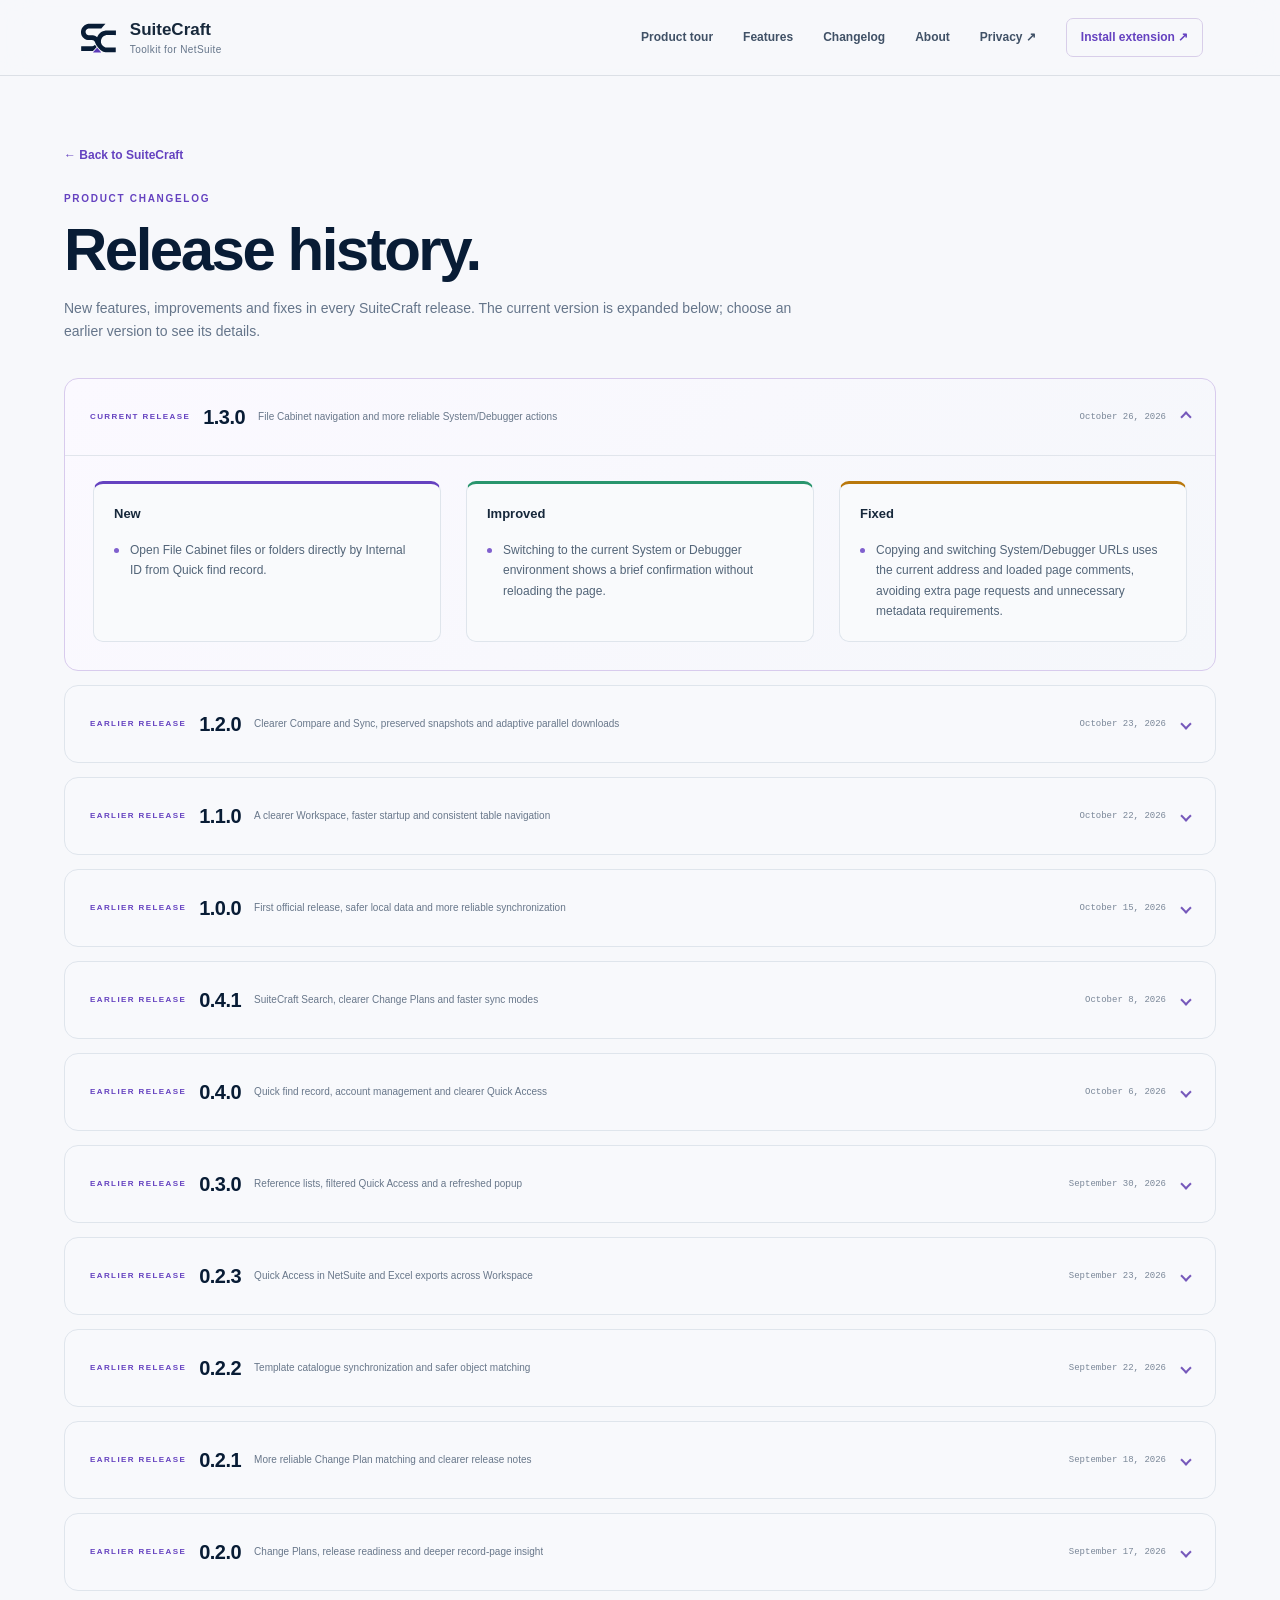
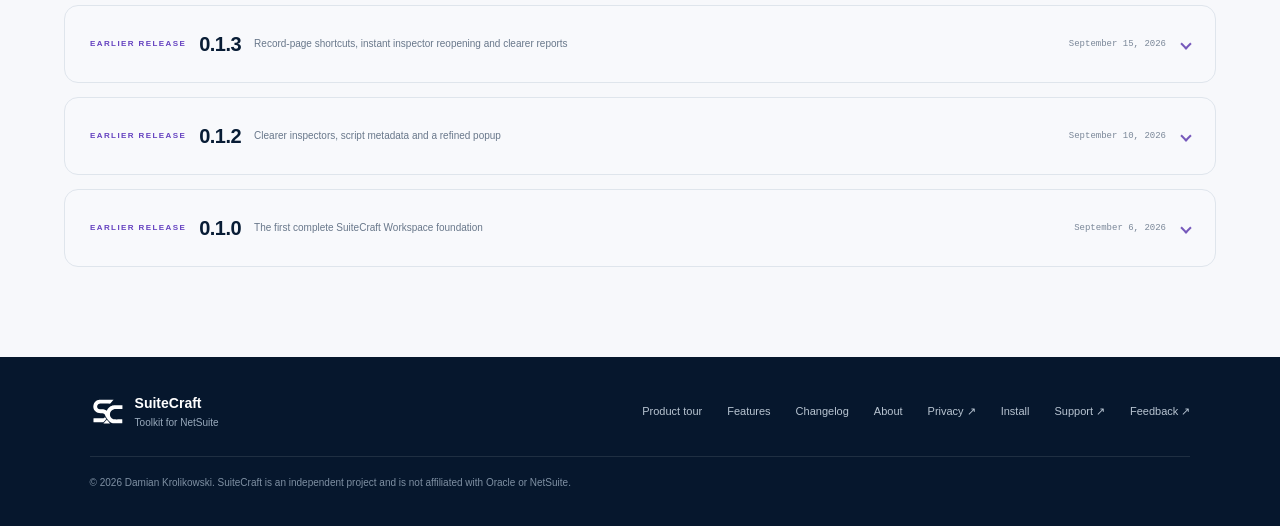
==== commit 4ae12d20: "docs: publish SuiteCraft 1.3.0 release notes" ====
--- a/changelog.html
+++ b/changelog.html
@@ -45,7 +45,8 @@
 	<main class="history-main" id="main">
 		<div class="history-heading"><a class="history-back" href="index.html#changelog">← Back to SuiteCraft</a><p class="eyebrow">PRODUCT CHANGELOG</p><h1>Release history.</h1><p>New features, improvements and fixes in every SuiteCraft release. The current version is expanded below; choose an earlier version to see its details.</p></div>
 		<div class="release-list">
-<details class="release-entry current-release" id="v1-2-0" open><summary><span class="release-summary-main"><span class="release-status">CURRENT RELEASE</span><span class="release-title">1.2.0</span><span class="release-teaser">Clearer Compare and Sync, preserved snapshots and adaptive parallel downloads</span></span><span class="release-summary-side"><time datetime="2026-10-23">October 23, 2026</time><i aria-hidden="true"></i></span></summary><div class="release-body"><div class="release-columns"><section class="release-section new"><h3>New</h3><ul><li>Create named full comparison snapshots, compare saved sets and safely replace an existing set.</li><li>Keep Workspace and a verified NetSuite source tab together in an optional browser tab group.</li></ul></section><section class="release-section improved"><h3>Improved</h3><ul><li>Compare separates latest local data, preserved snapshots and advanced history, with clearer coverage gaps and field diagnostics.</li><li>Synchronization follows three clear steps with shared advanced settings, optional snapshot names and a concise completion screen.</li><li>Adaptive parallel downloads use up to six requests, while Activity log updates progress in place and shows elapsed time and error summaries.</li></ul></section><section class="release-section fixed"><h3>Fixed</h3><ul><li>Custom Record Fields comparison handles parent scopes more consistently, and deployments resolve their parent scripts by verified IDs when names are ambiguous.</li><li>Synchronization stays active until local saves finish; recovery warnings appear for interrupted work instead of active downloads or saves.</li></ul></section></div></div></details>
+<details class="release-entry current-release" id="v1-3-0" open><summary><span class="release-summary-main"><span class="release-status">CURRENT RELEASE</span><span class="release-title">1.3.0</span><span class="release-teaser">File Cabinet navigation and more reliable System/Debugger actions</span></span><span class="release-summary-side"><time datetime="2026-10-26">October 26, 2026</time><i aria-hidden="true"></i></span></summary><div class="release-body"><div class="release-columns"><section class="release-section new"><h3>New</h3><ul><li>Open File Cabinet files or folders directly by Internal ID from Quick find record.</li></ul></section><section class="release-section improved"><h3>Improved</h3><ul><li>Switching to the current System or Debugger environment shows a brief confirmation without reloading the page.</li></ul></section><section class="release-section fixed"><h3>Fixed</h3><ul><li>Copying and switching System/Debugger URLs uses the current address and loaded page comments, avoiding extra page requests and unnecessary metadata requirements.</li></ul></section></div></div></details>
+<details class="release-entry previous-release" id="v1-2-0"><summary><span class="release-summary-main"><span class="release-status">EARLIER RELEASE</span><span class="release-title">1.2.0</span><span class="release-teaser">Clearer Compare and Sync, preserved snapshots and adaptive parallel downloads</span></span><span class="release-summary-side"><time datetime="2026-10-23">October 23, 2026</time><i aria-hidden="true"></i></span></summary><div class="release-body"><div class="release-columns"><section class="release-section new"><h3>New</h3><ul><li>Create named full comparison snapshots, compare saved sets and safely replace an existing set.</li><li>Keep Workspace and a verified NetSuite source tab together in an optional browser tab group.</li></ul></section><section class="release-section improved"><h3>Improved</h3><ul><li>Compare separates latest local data, preserved snapshots and advanced history, with clearer coverage gaps and field diagnostics.</li><li>Synchronization follows three clear steps with shared advanced settings, optional snapshot names and a concise completion screen.</li><li>Adaptive parallel downloads use up to six requests, while Activity log updates progress in place and shows elapsed time and error summaries.</li></ul></section><section class="release-section fixed"><h3>Fixed</h3><ul><li>Custom Record Fields comparison handles parent scopes more consistently, and deployments resolve their parent scripts by verified IDs when names are ambiguous.</li><li>Synchronization stays active until local saves finish; recovery warnings appear for interrupted work instead of active downloads or saves.</li></ul></section></div></div></details>
 <details class="release-entry previous-release" id="v1-1-0"><summary><span class="release-summary-main"><span class="release-status">EARLIER RELEASE</span><span class="release-title">1.1.0</span><span class="release-teaser">A clearer Workspace, faster startup and consistent table navigation</span></span><span class="release-summary-side"><time datetime="2026-10-22">October 22, 2026</time><i aria-hidden="true"></i></span></summary><div class="release-body"><div class="release-columns"><section class="release-section new"><h3>New</h3><ul><li>Browse saved lists in a searchable library with list-specific columns, copy actions and Open in NetSuite links.</li><li>Create reusable Change Plan types and review release readiness against a target account.</li></ul></section><section class="release-section improved"><h3>Improved</h3><ul><li>Open Quick Sync from the compact popup, share the extension link and reach record tools through clearer tiles.</li><li>Workspace prepares the requested tab first and builds history and list settings when expanded.</li><li>Catalogue, Lists and Compare share top and bottom pagination, direct page entry and sortable data headers.</li><li>Source and Target comparison, account labels and optional script deployments are clearer and easier to manage.</li><li>Interactive website demos and anonymized screenshots reflect the current interface.</li></ul></section><section class="release-section fixed"><h3>Fixed</h3><ul><li>Quick find record keeps helper text clear of the focused input border.</li></ul></section></div></div></details>
 <details class="release-entry previous-release" id="v1-0-0"><summary><span class="release-summary-main"><span class="release-status">EARLIER RELEASE</span><span class="release-title">1.0.0</span><span class="release-teaser">First official release, safer local data and more reliable synchronization</span></span><span class="release-summary-side"><time datetime="2026-10-15">October 15, 2026</time><i aria-hidden="true"></i></span></summary><div class="release-body"><div class="release-columns"><section class="release-section new"><h3>New</h3><ul><li>First official SuiteCraft release: record inspection, customization search, local snapshots, comparison and Change Plans in one read-only NetSuite toolkit.</li></ul></section><section class="release-section improved"><h3>Improved</h3><ul><li>English, Polish, Spanish and German interface text is more complete and consistent across the bundled tools.</li><li>JSON backups use compact files and include supported object refreshes. Optional storage details distinguish category snapshots from Custom Record field sets.</li></ul></section><section class="release-section fixed"><h3>Fixed</h3><ul><li>Concurrent edits to Change Plans and Favorites are coordinated, and full local storage now reports a clear error without deleting existing data.</li><li>Large Workspace backups export supported records with empty names or unresolved reference links, preserving their data instead of failing validation.</li><li>Custom Record field sets are grouped by their actual scope, preventing unrelated legacy sublist filters from inflating the current snapshot count.</li><li>Synchronization verifies supported list filters and coordinates cancellation and checkpoint recovery across Workspace tabs, retaining previously verified snapshots when a run fails.</li><li>SuiteCraft Search keeps its navigation button in place when NetSuite opens native global search results.</li><li>Local database connections recover more safely around extension updates and explain when a Workspace page must be reopened, without resetting stored data.</li></ul></section></div></div></details>
 <details class="release-entry previous-release" id="v0-4-1"><summary><span class="release-summary-main"><span class="release-status">EARLIER RELEASE</span><span class="release-title">0.4.1</span><span class="release-teaser">SuiteCraft Search, clearer Change Plans and faster sync modes</span></span><span class="release-summary-side"><time datetime="2026-10-08">October 8, 2026</time><i aria-hidden="true"></i></span></summary><div class="release-body"><div class="release-columns"><section class="release-section new"><h3>New</h3><ul><li>SuiteCraft Search brings Menu, This page and Workspace together in All, with separate scopes and filters for Favorites, Catalogue and List values.</li><li>Menu results show matching destinations with their full navigation path and type. Current-page fields can be found by label or field ID, then located on the form or copied by ID. Empty All and Menu searches show no result tree.</li></ul></section><section class="release-section improved"><h3>Improved</h3><ul><li>Go to record remains directly beside the search input and carries the entered ID into the record finder. All shows up to three results per source, with Show all opening the relevant scope.</li><li>Change Plans have clearer summaries, progress and action menus, expandable descriptions and notes, and an Example item status for test cases and supporting references.</li><li>Synchronization offers Default, Quick, Quickest and experimental Turbo modes, with bounded parallel requests, retry backoff and session timing comparisons.</li></ul></section><section class="release-section fixed"><h3>Fixed</h3><ul><li>Saved Search links open the definition consistently from Quick find record, Favorites and Change Plans while preserving existing favorite and plan-item identities.</li><li>Parallel synchronization retains deterministic snapshot order and never publishes an incomplete list after failed requests, cancellation or an account or role change.</li></ul></section></div></div></details>
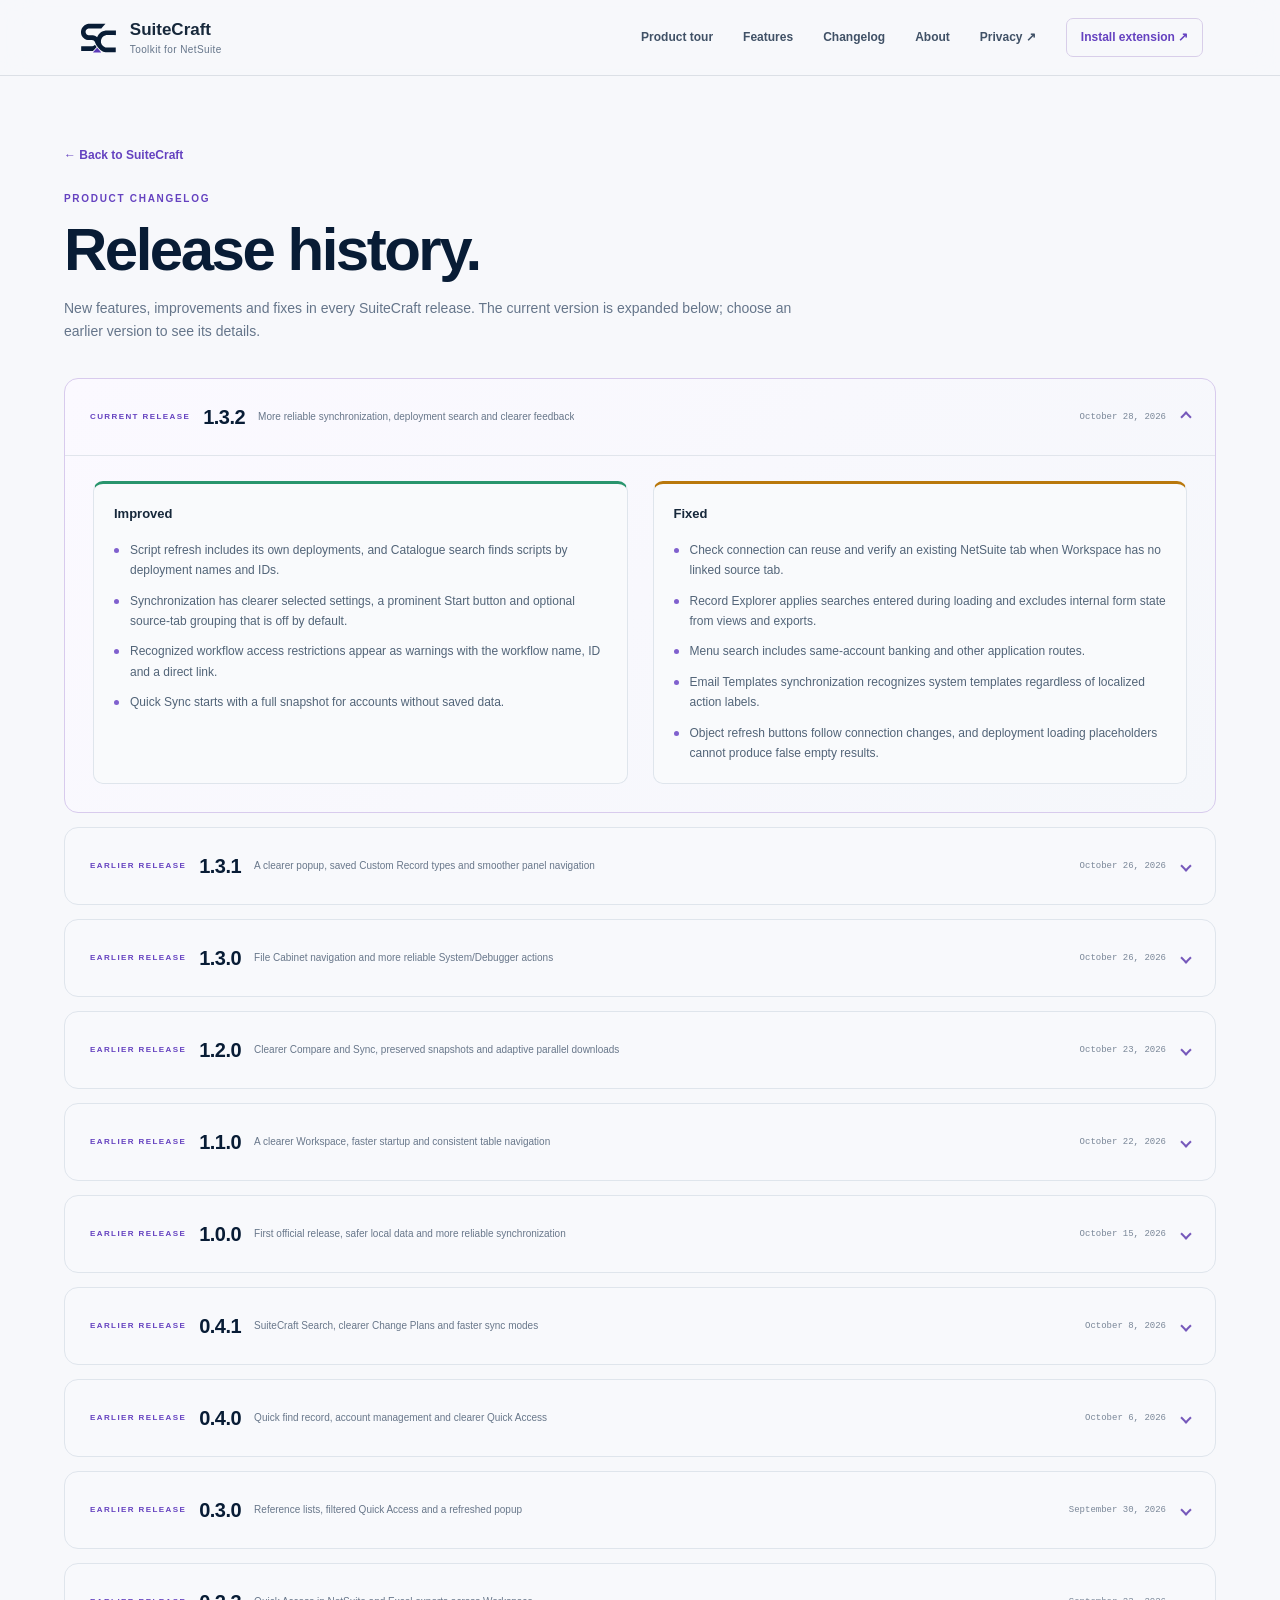
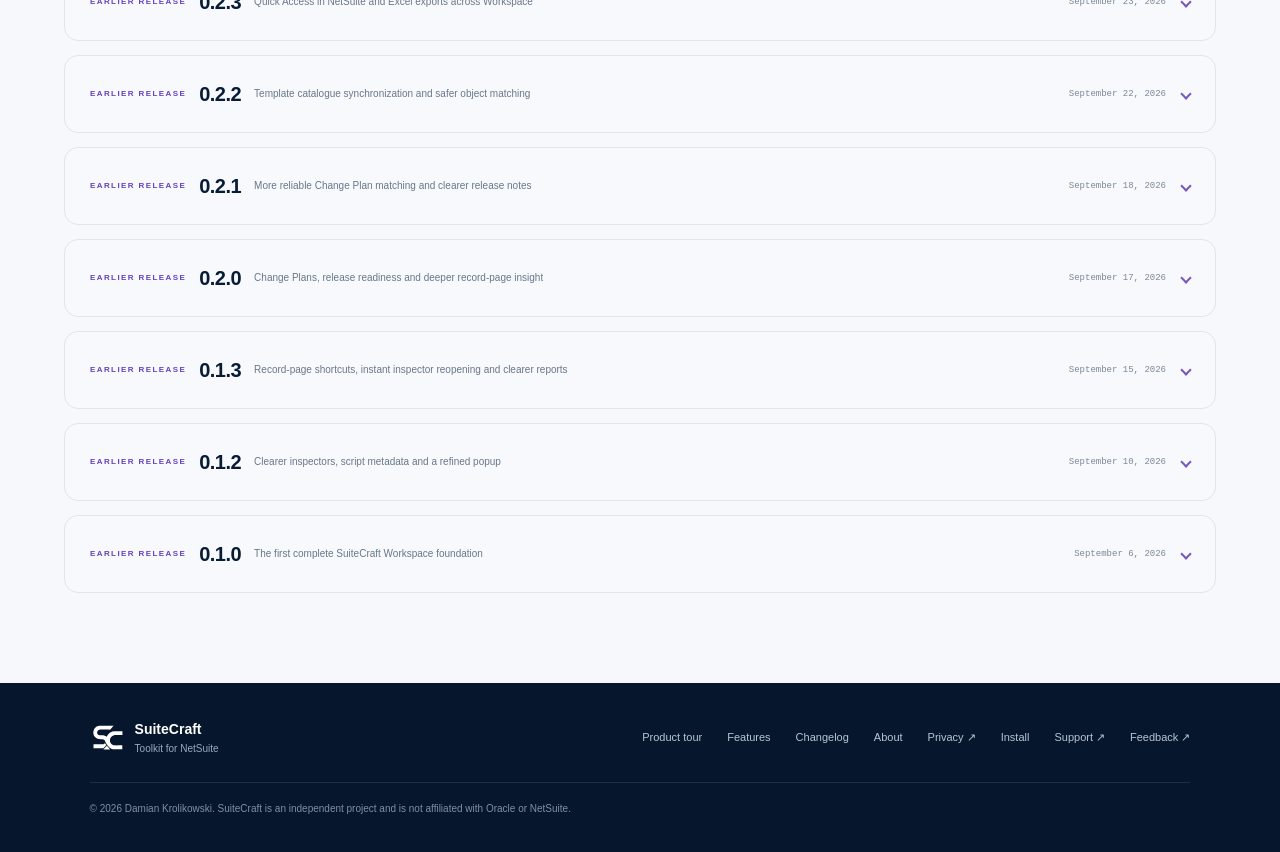
==== commit dc142278: "docs: publish SuiteCraft 1.3.2 release notes" ====
--- a/changelog.html
+++ b/changelog.html
@@ -45,7 +45,9 @@
 	<main class="history-main" id="main">
 		<div class="history-heading"><a class="history-back" href="index.html#changelog">← Back to SuiteCraft</a><p class="eyebrow">PRODUCT CHANGELOG</p><h1>Release history.</h1><p>New features, improvements and fixes in every SuiteCraft release. The current version is expanded below; choose an earlier version to see its details.</p></div>
 		<div class="release-list">
-<details class="release-entry current-release" id="v1-3-0" open><summary><span class="release-summary-main"><span class="release-status">CURRENT RELEASE</span><span class="release-title">1.3.0</span><span class="release-teaser">File Cabinet navigation and more reliable System/Debugger actions</span></span><span class="release-summary-side"><time datetime="2026-10-26">October 26, 2026</time><i aria-hidden="true"></i></span></summary><div class="release-body"><div class="release-columns"><section class="release-section new"><h3>New</h3><ul><li>Open File Cabinet files or folders directly by Internal ID from Quick find record.</li></ul></section><section class="release-section improved"><h3>Improved</h3><ul><li>Switching to the current System or Debugger environment shows a brief confirmation without reloading the page.</li></ul></section><section class="release-section fixed"><h3>Fixed</h3><ul><li>Copying and switching System/Debugger URLs uses the current address and loaded page comments, avoiding extra page requests and unnecessary metadata requirements.</li></ul></section></div></div></details>
+<details class="release-entry current-release" id="v1-3-2" open><summary><span class="release-summary-main"><span class="release-status">CURRENT RELEASE</span><span class="release-title">1.3.2</span><span class="release-teaser">More reliable synchronization, deployment search and clearer feedback</span></span><span class="release-summary-side"><time datetime="2026-10-28">October 28, 2026</time><i aria-hidden="true"></i></span></summary><div class="release-body"><div class="release-columns"><section class="release-section improved"><h3>Improved</h3><ul><li>Script refresh includes its own deployments, and Catalogue search finds scripts by deployment names and IDs.</li><li>Synchronization has clearer selected settings, a prominent Start button and optional source-tab grouping that is off by default.</li><li>Recognized workflow access restrictions appear as warnings with the workflow name, ID and a direct link.</li><li>Quick Sync starts with a full snapshot for accounts without saved data.</li></ul></section><section class="release-section fixed"><h3>Fixed</h3><ul><li>Check connection can reuse and verify an existing NetSuite tab when Workspace has no linked source tab.</li><li>Record Explorer applies searches entered during loading and excludes internal form state from views and exports.</li><li>Menu search includes same-account banking and other application routes.</li><li>Email Templates synchronization recognizes system templates regardless of localized action labels.</li><li>Object refresh buttons follow connection changes, and deployment loading placeholders cannot produce false empty results.</li></ul></section></div></div></details>
+<details class="release-entry previous-release" id="v1-3-1"><summary><span class="release-summary-main"><span class="release-status">EARLIER RELEASE</span><span class="release-title">1.3.1</span><span class="release-teaser">A clearer popup, saved Custom Record types and smoother panel navigation</span></span><span class="release-summary-side"><time datetime="2026-10-26">October 26, 2026</time><i aria-hidden="true"></i></span></summary><div class="release-body"><div class="release-columns"><section class="release-section improved"><h3>Improved</h3><ul><li>The popup has a compact accordion menu, clearer icons and active panels, and more space-efficient list values and Favorites.</li><li>Pin and reuse recently opened Custom Record types separately for each account and role.</li><li>Copy list value IDs with one click; the refresh shortcut opens Workspace Sync with Standard Lists preselected.</li></ul></section><section class="release-section fixed"><h3>Fixed</h3><ul><li>Opened popup panels stay in view as their content loads, and opening another panel closes the previous one.</li><li>The popup keeps a stable content width when scrollbars appear, and long account and role labels fit on one line.</li></ul></section></div></div></details>
+<details class="release-entry previous-release" id="v1-3-0"><summary><span class="release-summary-main"><span class="release-status">EARLIER RELEASE</span><span class="release-title">1.3.0</span><span class="release-teaser">File Cabinet navigation and more reliable System/Debugger actions</span></span><span class="release-summary-side"><time datetime="2026-10-26">October 26, 2026</time><i aria-hidden="true"></i></span></summary><div class="release-body"><div class="release-columns"><section class="release-section new"><h3>New</h3><ul><li>Open File Cabinet files or folders directly by Internal ID from Quick find record.</li></ul></section><section class="release-section improved"><h3>Improved</h3><ul><li>Switching to the current System or Debugger environment shows a brief confirmation without reloading the page.</li></ul></section><section class="release-section fixed"><h3>Fixed</h3><ul><li>Copying and switching System/Debugger URLs uses the current address and loaded page comments, avoiding extra page requests and unnecessary metadata requirements.</li></ul></section></div></div></details>
 <details class="release-entry previous-release" id="v1-2-0"><summary><span class="release-summary-main"><span class="release-status">EARLIER RELEASE</span><span class="release-title">1.2.0</span><span class="release-teaser">Clearer Compare and Sync, preserved snapshots and adaptive parallel downloads</span></span><span class="release-summary-side"><time datetime="2026-10-23">October 23, 2026</time><i aria-hidden="true"></i></span></summary><div class="release-body"><div class="release-columns"><section class="release-section new"><h3>New</h3><ul><li>Create named full comparison snapshots, compare saved sets and safely replace an existing set.</li><li>Keep Workspace and a verified NetSuite source tab together in an optional browser tab group.</li></ul></section><section class="release-section improved"><h3>Improved</h3><ul><li>Compare separates latest local data, preserved snapshots and advanced history, with clearer coverage gaps and field diagnostics.</li><li>Synchronization follows three clear steps with shared advanced settings, optional snapshot names and a concise completion screen.</li><li>Adaptive parallel downloads use up to six requests, while Activity log updates progress in place and shows elapsed time and error summaries.</li></ul></section><section class="release-section fixed"><h3>Fixed</h3><ul><li>Custom Record Fields comparison handles parent scopes more consistently, and deployments resolve their parent scripts by verified IDs when names are ambiguous.</li><li>Synchronization stays active until local saves finish; recovery warnings appear for interrupted work instead of active downloads or saves.</li></ul></section></div></div></details>
 <details class="release-entry previous-release" id="v1-1-0"><summary><span class="release-summary-main"><span class="release-status">EARLIER RELEASE</span><span class="release-title">1.1.0</span><span class="release-teaser">A clearer Workspace, faster startup and consistent table navigation</span></span><span class="release-summary-side"><time datetime="2026-10-22">October 22, 2026</time><i aria-hidden="true"></i></span></summary><div class="release-body"><div class="release-columns"><section class="release-section new"><h3>New</h3><ul><li>Browse saved lists in a searchable library with list-specific columns, copy actions and Open in NetSuite links.</li><li>Create reusable Change Plan types and review release readiness against a target account.</li></ul></section><section class="release-section improved"><h3>Improved</h3><ul><li>Open Quick Sync from the compact popup, share the extension link and reach record tools through clearer tiles.</li><li>Workspace prepares the requested tab first and builds history and list settings when expanded.</li><li>Catalogue, Lists and Compare share top and bottom pagination, direct page entry and sortable data headers.</li><li>Source and Target comparison, account labels and optional script deployments are clearer and easier to manage.</li><li>Interactive website demos and anonymized screenshots reflect the current interface.</li></ul></section><section class="release-section fixed"><h3>Fixed</h3><ul><li>Quick find record keeps helper text clear of the focused input border.</li></ul></section></div></div></details>
 <details class="release-entry previous-release" id="v1-0-0"><summary><span class="release-summary-main"><span class="release-status">EARLIER RELEASE</span><span class="release-title">1.0.0</span><span class="release-teaser">First official release, safer local data and more reliable synchronization</span></span><span class="release-summary-side"><time datetime="2026-10-15">October 15, 2026</time><i aria-hidden="true"></i></span></summary><div class="release-body"><div class="release-columns"><section class="release-section new"><h3>New</h3><ul><li>First official SuiteCraft release: record inspection, customization search, local snapshots, comparison and Change Plans in one read-only NetSuite toolkit.</li></ul></section><section class="release-section improved"><h3>Improved</h3><ul><li>English, Polish, Spanish and German interface text is more complete and consistent across the bundled tools.</li><li>JSON backups use compact files and include supported object refreshes. Optional storage details distinguish category snapshots from Custom Record field sets.</li></ul></section><section class="release-section fixed"><h3>Fixed</h3><ul><li>Concurrent edits to Change Plans and Favorites are coordinated, and full local storage now reports a clear error without deleting existing data.</li><li>Large Workspace backups export supported records with empty names or unresolved reference links, preserving their data instead of failing validation.</li><li>Custom Record field sets are grouped by their actual scope, preventing unrelated legacy sublist filters from inflating the current snapshot count.</li><li>Synchronization verifies supported list filters and coordinates cancellation and checkpoint recovery across Workspace tabs, retaining previously verified snapshots when a run fails.</li><li>SuiteCraft Search keeps its navigation button in place when NetSuite opens native global search results.</li><li>Local database connections recover more safely around extension updates and explain when a Workspace page must be reopened, without resetting stored data.</li></ul></section></div></div></details>
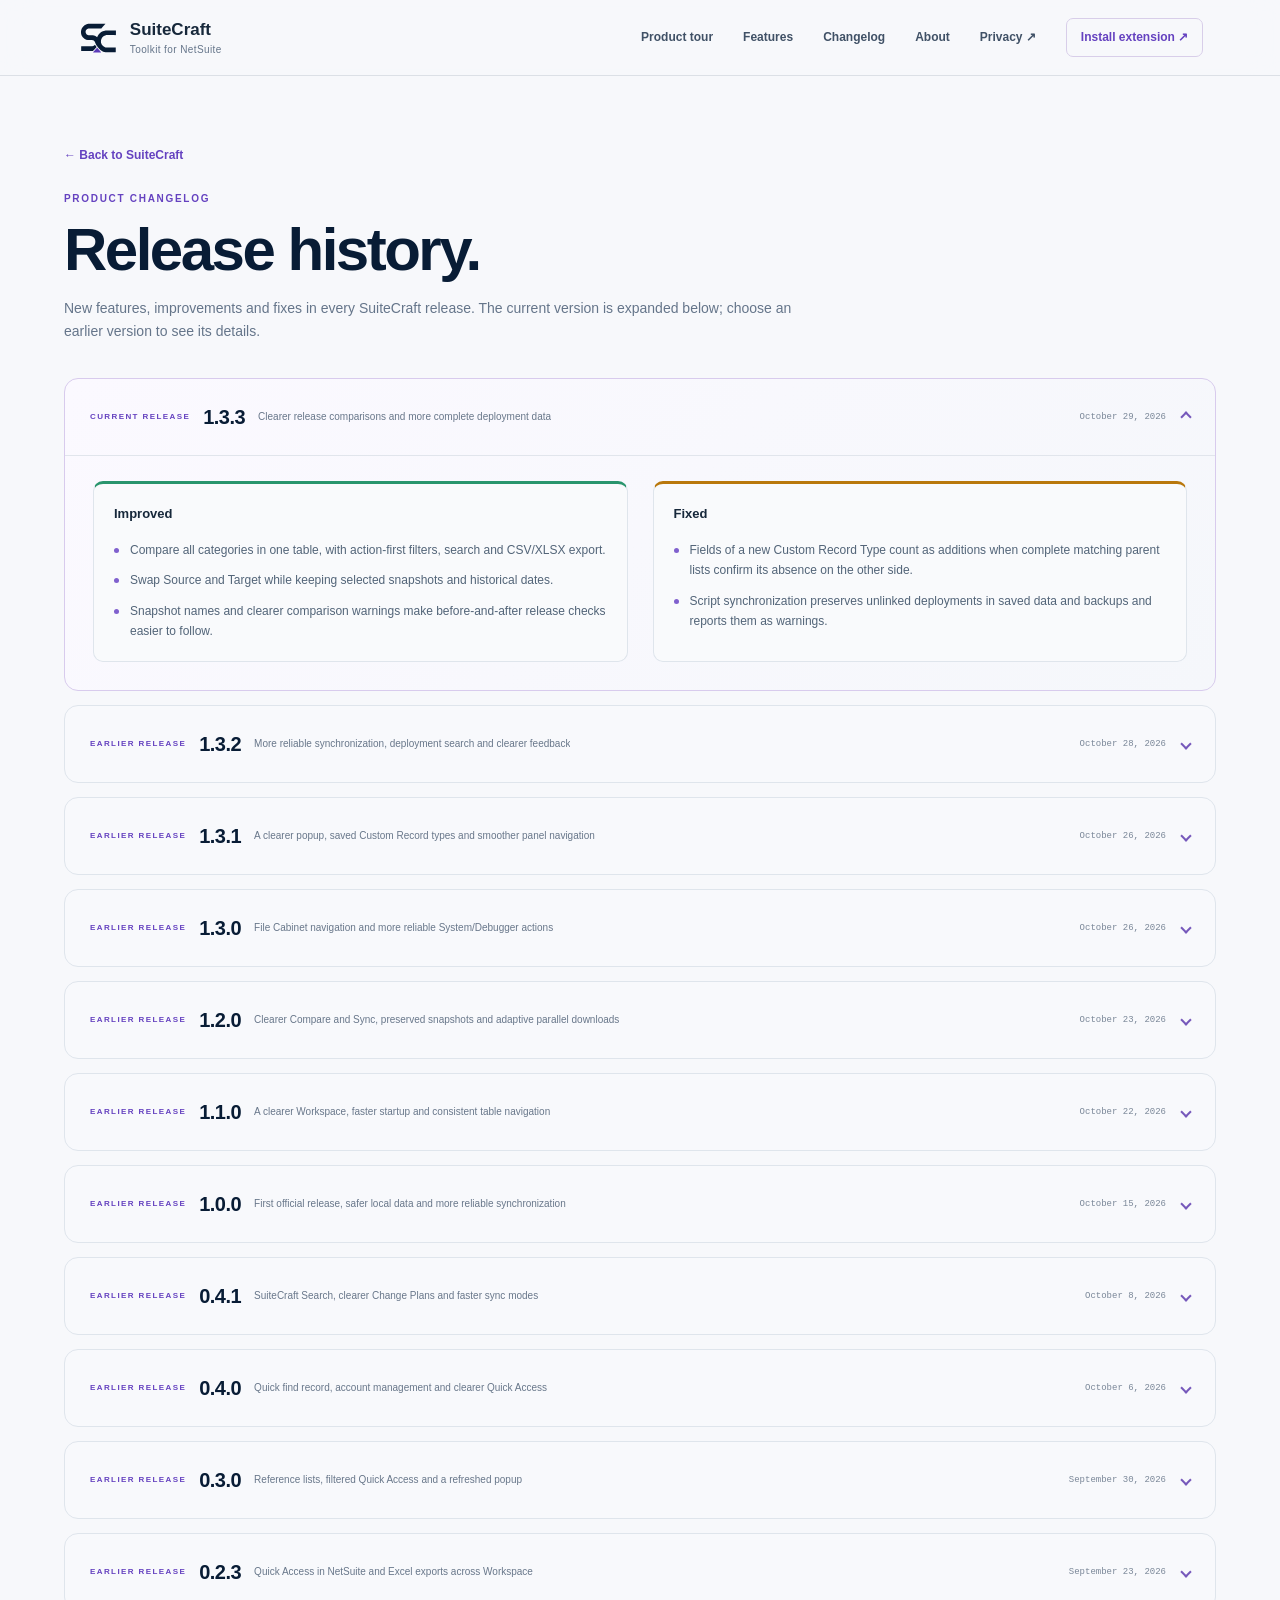
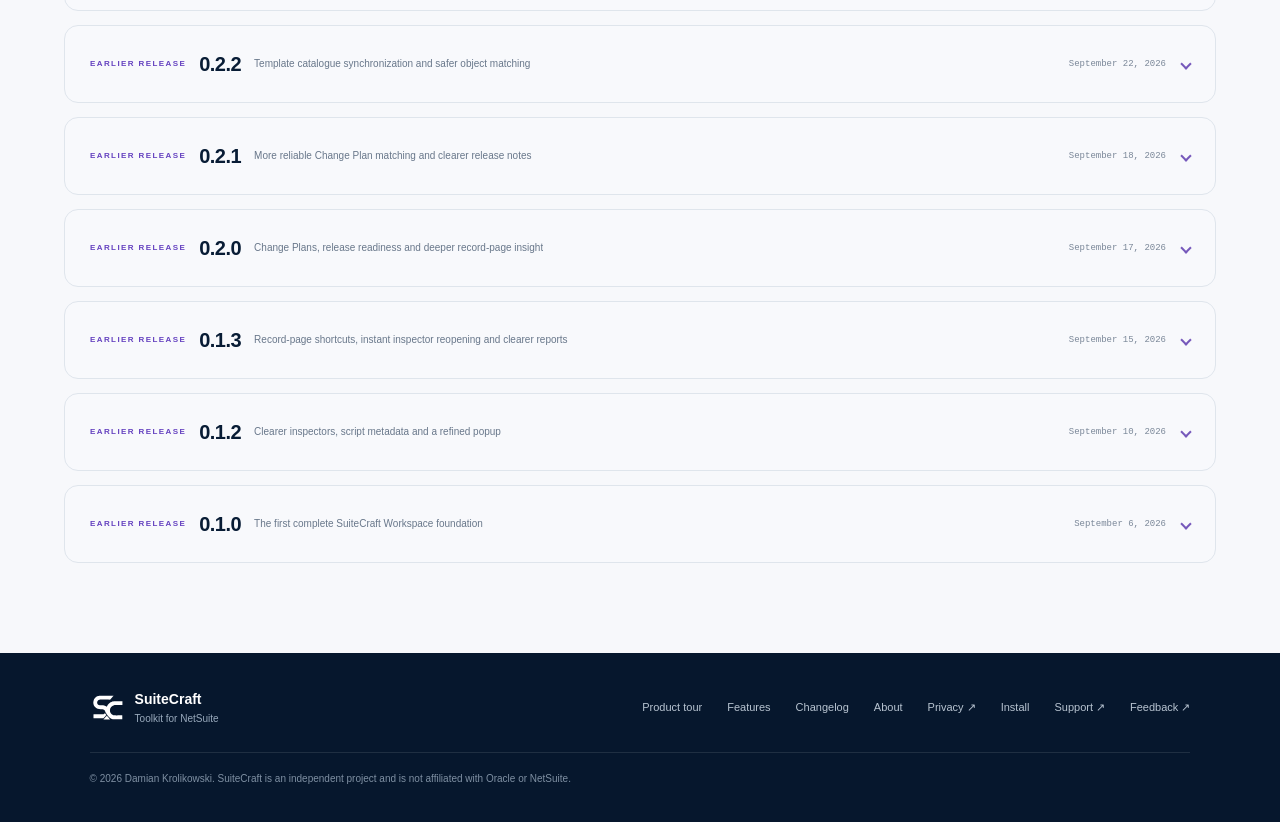
==== commit bc2dd809: "docs: publish SuiteCraft 1.3.3 release notes" ====
--- a/changelog.html
+++ b/changelog.html
@@ -45,7 +45,9 @@
 	<main class="history-main" id="main">
 		<div class="history-heading"><a class="history-back" href="index.html#changelog">← Back to SuiteCraft</a><p class="eyebrow">PRODUCT CHANGELOG</p><h1>Release history.</h1><p>New features, improvements and fixes in every SuiteCraft release. The current version is expanded below; choose an earlier version to see its details.</p></div>
 		<div class="release-list">
-<details class="release-entry current-release" id="v1-3-2" open><summary><span class="release-summary-main"><span class="release-status">CURRENT RELEASE</span><span class="release-title">1.3.2</span><span class="release-teaser">More reliable synchronization, deployment search and clearer feedback</span></span><span class="release-summary-side"><time datetime="2026-10-28">October 28, 2026</time><i aria-hidden="true"></i></span></summary><div class="release-body"><div class="release-columns"><section class="release-section improved"><h3>Improved</h3><ul><li>Script refresh includes its own deployments, and Catalogue search finds scripts by deployment names and IDs.</li><li>Synchronization has clearer selected settings, a prominent Start button and optional source-tab grouping that is off by default.</li><li>Recognized workflow access restrictions appear as warnings with the workflow name, ID and a direct link.</li><li>Quick Sync starts with a full snapshot for accounts without saved data.</li></ul></section><section class="release-section fixed"><h3>Fixed</h3><ul><li>Check connection can reuse and verify an existing NetSuite tab when Workspace has no linked source tab.</li><li>Record Explorer applies searches entered during loading and excludes internal form state from views and exports.</li><li>Menu search includes same-account banking and other application routes.</li><li>Email Templates synchronization recognizes system templates regardless of localized action labels.</li><li>Object refresh buttons follow connection changes, and deployment loading placeholders cannot produce false empty results.</li></ul></section></div></div></details>
+<details class="release-entry current-release" id="v1-3-3" open><summary><span class="release-summary-main"><span class="release-status">CURRENT RELEASE</span><span class="release-title">1.3.3</span><span class="release-teaser">Clearer release comparisons and more complete deployment data</span></span><span class="release-summary-side"><time datetime="2026-10-29">October 29, 2026</time><i aria-hidden="true"></i></span></summary><div class="release-body"><div class="release-columns"><section class="release-section improved"><h3>Improved</h3><ul><li>Compare all categories in one table, with action-first filters, search and CSV/XLSX export.</li><li>Swap Source and Target while keeping selected snapshots and historical dates.</li><li>Snapshot names and clearer comparison warnings make before-and-after release checks easier to follow.</li></ul></section><section class="release-section fixed"><h3>Fixed</h3><ul><li>Fields of a new Custom Record Type count as additions when complete matching parent lists confirm its absence on the other side.</li><li>Script synchronization preserves unlinked deployments in saved data and backups and reports them as warnings.</li></ul></section></div></div></details>
+
+<details class="release-entry previous-release" id="v1-3-2"><summary><span class="release-summary-main"><span class="release-status">EARLIER RELEASE</span><span class="release-title">1.3.2</span><span class="release-teaser">More reliable synchronization, deployment search and clearer feedback</span></span><span class="release-summary-side"><time datetime="2026-10-28">October 28, 2026</time><i aria-hidden="true"></i></span></summary><div class="release-body"><div class="release-columns"><section class="release-section improved"><h3>Improved</h3><ul><li>Script refresh includes its own deployments, and Catalogue search finds scripts by deployment names and IDs.</li><li>Synchronization has clearer selected settings, a prominent Start button and optional source-tab grouping that is off by default.</li><li>Recognized workflow access restrictions appear as warnings with the workflow name, ID and a direct link.</li><li>Quick Sync starts with a full snapshot for accounts without saved data.</li></ul></section><section class="release-section fixed"><h3>Fixed</h3><ul><li>Check connection can reuse and verify an existing NetSuite tab when Workspace has no linked source tab.</li><li>Record Explorer applies searches entered during loading and excludes internal form state from views and exports.</li><li>Menu search includes same-account banking and other application routes.</li><li>Email Templates synchronization recognizes system templates regardless of localized action labels.</li><li>Object refresh buttons follow connection changes, and deployment loading placeholders cannot produce false empty results.</li></ul></section></div></div></details>
 <details class="release-entry previous-release" id="v1-3-1"><summary><span class="release-summary-main"><span class="release-status">EARLIER RELEASE</span><span class="release-title">1.3.1</span><span class="release-teaser">A clearer popup, saved Custom Record types and smoother panel navigation</span></span><span class="release-summary-side"><time datetime="2026-10-26">October 26, 2026</time><i aria-hidden="true"></i></span></summary><div class="release-body"><div class="release-columns"><section class="release-section improved"><h3>Improved</h3><ul><li>The popup has a compact accordion menu, clearer icons and active panels, and more space-efficient list values and Favorites.</li><li>Pin and reuse recently opened Custom Record types separately for each account and role.</li><li>Copy list value IDs with one click; the refresh shortcut opens Workspace Sync with Standard Lists preselected.</li></ul></section><section class="release-section fixed"><h3>Fixed</h3><ul><li>Opened popup panels stay in view as their content loads, and opening another panel closes the previous one.</li><li>The popup keeps a stable content width when scrollbars appear, and long account and role labels fit on one line.</li></ul></section></div></div></details>
 <details class="release-entry previous-release" id="v1-3-0"><summary><span class="release-summary-main"><span class="release-status">EARLIER RELEASE</span><span class="release-title">1.3.0</span><span class="release-teaser">File Cabinet navigation and more reliable System/Debugger actions</span></span><span class="release-summary-side"><time datetime="2026-10-26">October 26, 2026</time><i aria-hidden="true"></i></span></summary><div class="release-body"><div class="release-columns"><section class="release-section new"><h3>New</h3><ul><li>Open File Cabinet files or folders directly by Internal ID from Quick find record.</li></ul></section><section class="release-section improved"><h3>Improved</h3><ul><li>Switching to the current System or Debugger environment shows a brief confirmation without reloading the page.</li></ul></section><section class="release-section fixed"><h3>Fixed</h3><ul><li>Copying and switching System/Debugger URLs uses the current address and loaded page comments, avoiding extra page requests and unnecessary metadata requirements.</li></ul></section></div></div></details>
 <details class="release-entry previous-release" id="v1-2-0"><summary><span class="release-summary-main"><span class="release-status">EARLIER RELEASE</span><span class="release-title">1.2.0</span><span class="release-teaser">Clearer Compare and Sync, preserved snapshots and adaptive parallel downloads</span></span><span class="release-summary-side"><time datetime="2026-10-23">October 23, 2026</time><i aria-hidden="true"></i></span></summary><div class="release-body"><div class="release-columns"><section class="release-section new"><h3>New</h3><ul><li>Create named full comparison snapshots, compare saved sets and safely replace an existing set.</li><li>Keep Workspace and a verified NetSuite source tab together in an optional browser tab group.</li></ul></section><section class="release-section improved"><h3>Improved</h3><ul><li>Compare separates latest local data, preserved snapshots and advanced history, with clearer coverage gaps and field diagnostics.</li><li>Synchronization follows three clear steps with shared advanced settings, optional snapshot names and a concise completion screen.</li><li>Adaptive parallel downloads use up to six requests, while Activity log updates progress in place and shows elapsed time and error summaries.</li></ul></section><section class="release-section fixed"><h3>Fixed</h3><ul><li>Custom Record Fields comparison handles parent scopes more consistently, and deployments resolve their parent scripts by verified IDs when names are ambiguous.</li><li>Synchronization stays active until local saves finish; recovery warnings appear for interrupted work instead of active downloads or saves.</li></ul></section></div></div></details>
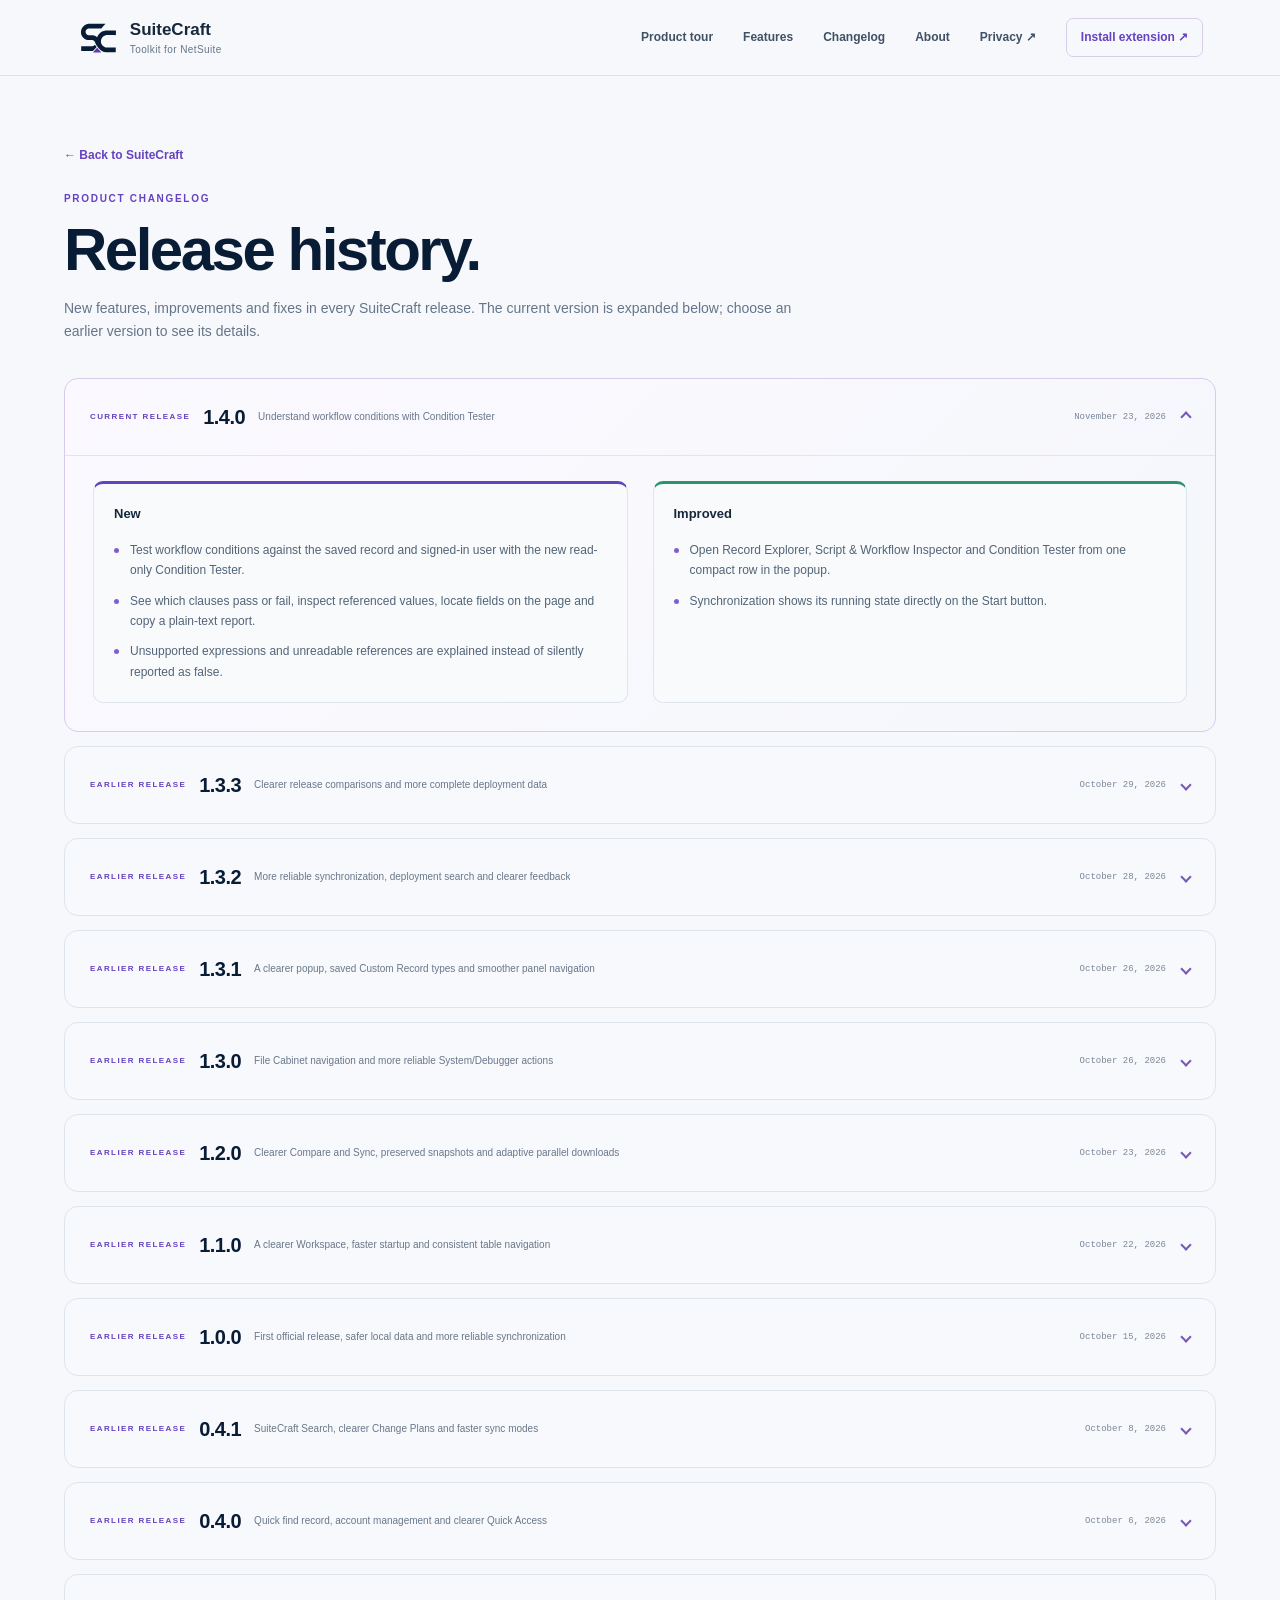
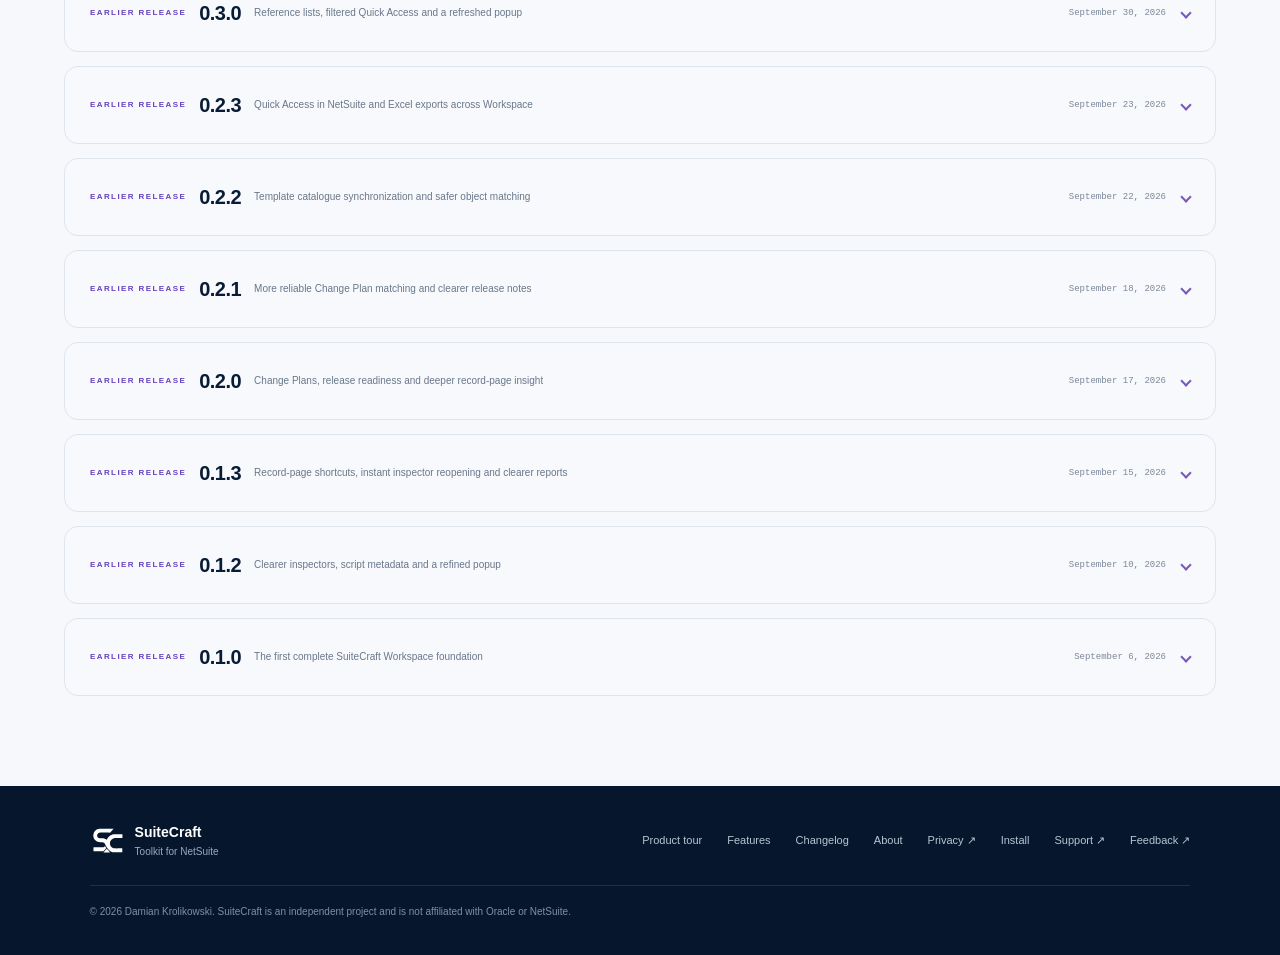
==== commit dd56ebdd: "docs: prepare SuiteCraft 1.4.0 release notes" ====
--- a/changelog.html
+++ b/changelog.html
@@ -45,7 +45,9 @@
 	<main class="history-main" id="main">
 		<div class="history-heading"><a class="history-back" href="index.html#changelog">← Back to SuiteCraft</a><p class="eyebrow">PRODUCT CHANGELOG</p><h1>Release history.</h1><p>New features, improvements and fixes in every SuiteCraft release. The current version is expanded below; choose an earlier version to see its details.</p></div>
 		<div class="release-list">
-<details class="release-entry current-release" id="v1-3-3" open><summary><span class="release-summary-main"><span class="release-status">CURRENT RELEASE</span><span class="release-title">1.3.3</span><span class="release-teaser">Clearer release comparisons and more complete deployment data</span></span><span class="release-summary-side"><time datetime="2026-10-29">October 29, 2026</time><i aria-hidden="true"></i></span></summary><div class="release-body"><div class="release-columns"><section class="release-section improved"><h3>Improved</h3><ul><li>Compare all categories in one table, with action-first filters, search and CSV/XLSX export.</li><li>Swap Source and Target while keeping selected snapshots and historical dates.</li><li>Snapshot names and clearer comparison warnings make before-and-after release checks easier to follow.</li></ul></section><section class="release-section fixed"><h3>Fixed</h3><ul><li>Fields of a new Custom Record Type count as additions when complete matching parent lists confirm its absence on the other side.</li><li>Script synchronization preserves unlinked deployments in saved data and backups and reports them as warnings.</li></ul></section></div></div></details>
+<details class="release-entry current-release" id="v1-4-0" open><summary><span class="release-summary-main"><span class="release-status">CURRENT RELEASE</span><span class="release-title">1.4.0</span><span class="release-teaser">Understand workflow conditions with Condition Tester</span></span><span class="release-summary-side"><time datetime="2026-11-23">November 23, 2026</time><i aria-hidden="true"></i></span></summary><div class="release-body"><div class="release-columns"><section class="release-section new"><h3>New</h3><ul><li>Test workflow conditions against the saved record and signed-in user with the new read-only Condition Tester.</li><li>See which clauses pass or fail, inspect referenced values, locate fields on the page and copy a plain-text report.</li><li>Unsupported expressions and unreadable references are explained instead of silently reported as false.</li></ul></section><section class="release-section improved"><h3>Improved</h3><ul><li>Open Record Explorer, Script &amp; Workflow Inspector and Condition Tester from one compact row in the popup.</li><li>Synchronization shows its running state directly on the Start button.</li></ul></section></div></div></details>
+
+<details class="release-entry previous-release" id="v1-3-3"><summary><span class="release-summary-main"><span class="release-status">EARLIER RELEASE</span><span class="release-title">1.3.3</span><span class="release-teaser">Clearer release comparisons and more complete deployment data</span></span><span class="release-summary-side"><time datetime="2026-10-29">October 29, 2026</time><i aria-hidden="true"></i></span></summary><div class="release-body"><div class="release-columns"><section class="release-section improved"><h3>Improved</h3><ul><li>Compare all categories in one table, with action-first filters, search and CSV/XLSX export.</li><li>Swap Source and Target while keeping selected snapshots and historical dates.</li><li>Snapshot names and clearer comparison warnings make before-and-after release checks easier to follow.</li></ul></section><section class="release-section fixed"><h3>Fixed</h3><ul><li>Fields of a new Custom Record Type count as additions when complete matching parent lists confirm its absence on the other side.</li><li>Script synchronization preserves unlinked deployments in saved data and backups and reports them as warnings.</li></ul></section></div></div></details>
 
 <details class="release-entry previous-release" id="v1-3-2"><summary><span class="release-summary-main"><span class="release-status">EARLIER RELEASE</span><span class="release-title">1.3.2</span><span class="release-teaser">More reliable synchronization, deployment search and clearer feedback</span></span><span class="release-summary-side"><time datetime="2026-10-28">October 28, 2026</time><i aria-hidden="true"></i></span></summary><div class="release-body"><div class="release-columns"><section class="release-section improved"><h3>Improved</h3><ul><li>Script refresh includes its own deployments, and Catalogue search finds scripts by deployment names and IDs.</li><li>Synchronization has clearer selected settings, a prominent Start button and optional source-tab grouping that is off by default.</li><li>Recognized workflow access restrictions appear as warnings with the workflow name, ID and a direct link.</li><li>Quick Sync starts with a full snapshot for accounts without saved data.</li></ul></section><section class="release-section fixed"><h3>Fixed</h3><ul><li>Check connection can reuse and verify an existing NetSuite tab when Workspace has no linked source tab.</li><li>Record Explorer applies searches entered during loading and excludes internal form state from views and exports.</li><li>Menu search includes same-account banking and other application routes.</li><li>Email Templates synchronization recognizes system templates regardless of localized action labels.</li><li>Object refresh buttons follow connection changes, and deployment loading placeholders cannot produce false empty results.</li></ul></section></div></div></details>
 <details class="release-entry previous-release" id="v1-3-1"><summary><span class="release-summary-main"><span class="release-status">EARLIER RELEASE</span><span class="release-title">1.3.1</span><span class="release-teaser">A clearer popup, saved Custom Record types and smoother panel navigation</span></span><span class="release-summary-side"><time datetime="2026-10-26">October 26, 2026</time><i aria-hidden="true"></i></span></summary><div class="release-body"><div class="release-columns"><section class="release-section improved"><h3>Improved</h3><ul><li>The popup has a compact accordion menu, clearer icons and active panels, and more space-efficient list values and Favorites.</li><li>Pin and reuse recently opened Custom Record types separately for each account and role.</li><li>Copy list value IDs with one click; the refresh shortcut opens Workspace Sync with Standard Lists preselected.</li></ul></section><section class="release-section fixed"><h3>Fixed</h3><ul><li>Opened popup panels stay in view as their content loads, and opening another panel closes the previous one.</li><li>The popup keeps a stable content width when scrollbars appear, and long account and role labels fit on one line.</li></ul></section></div></div></details>
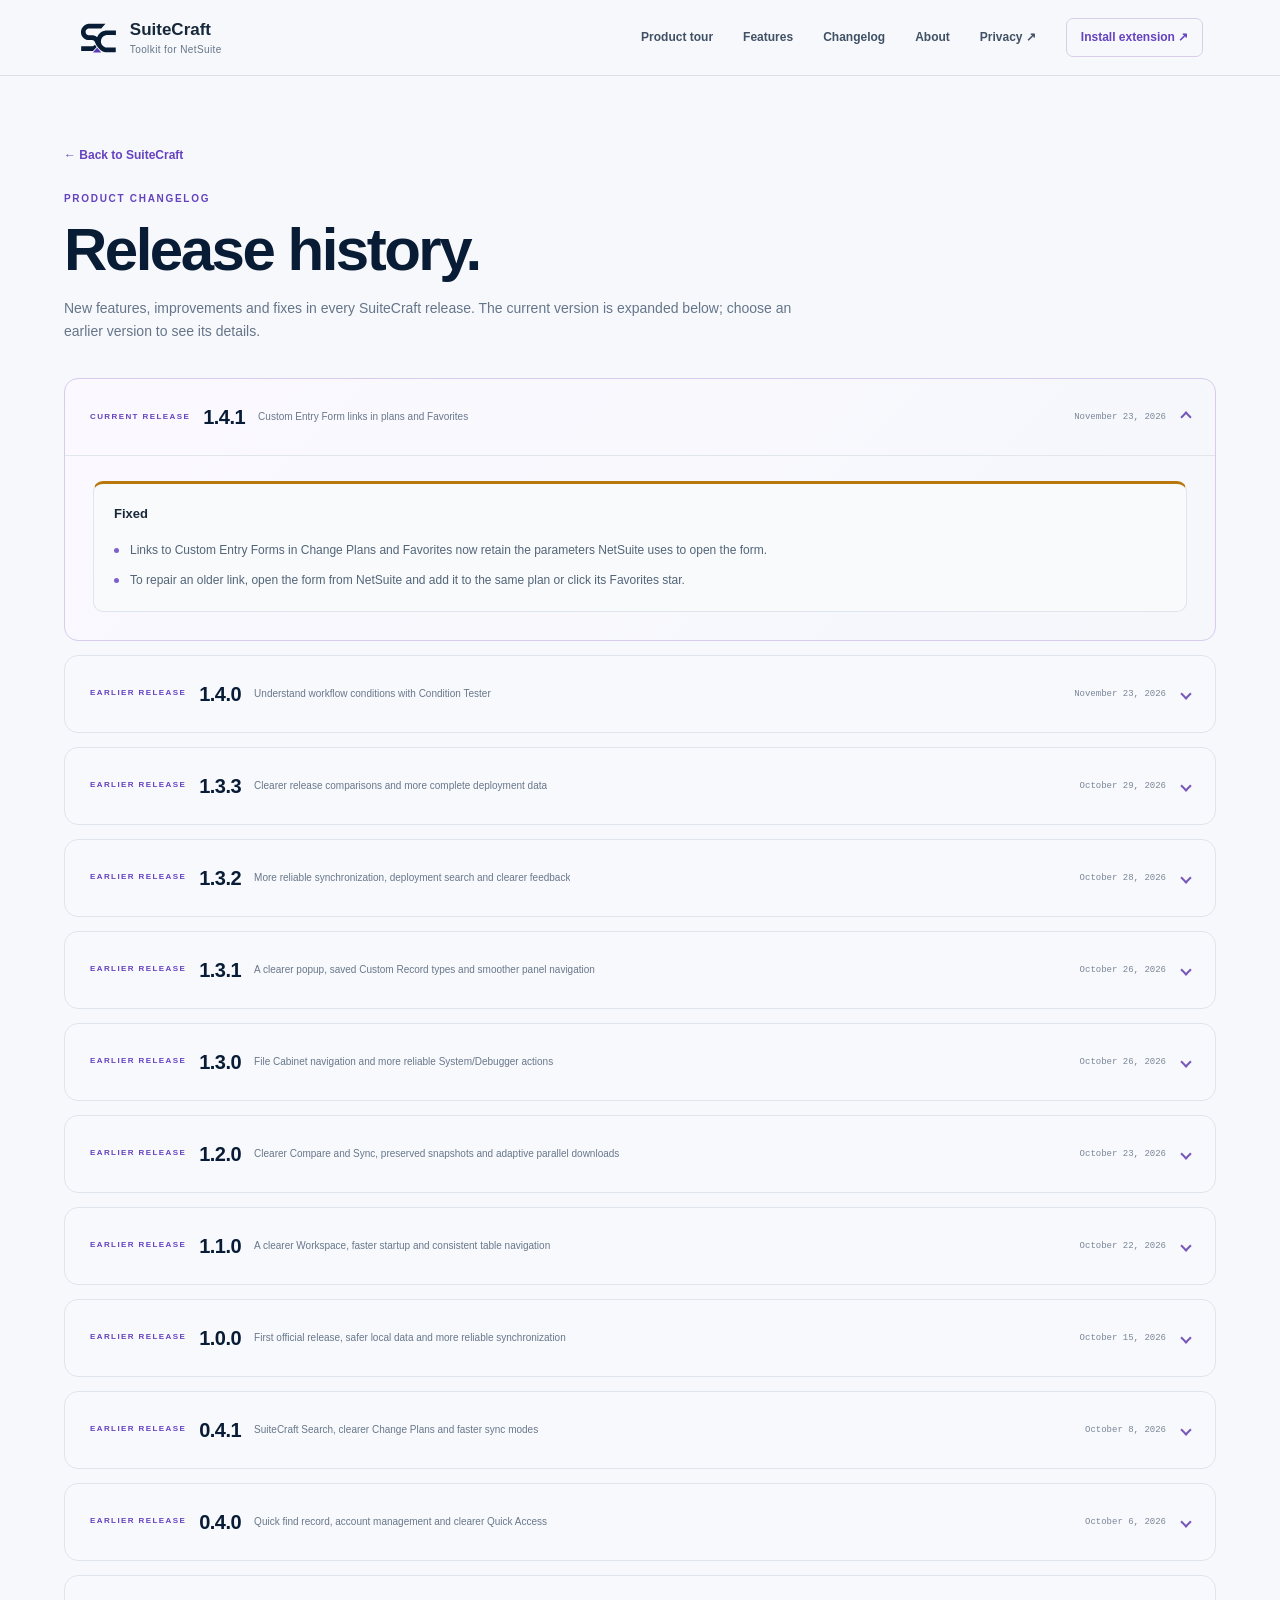
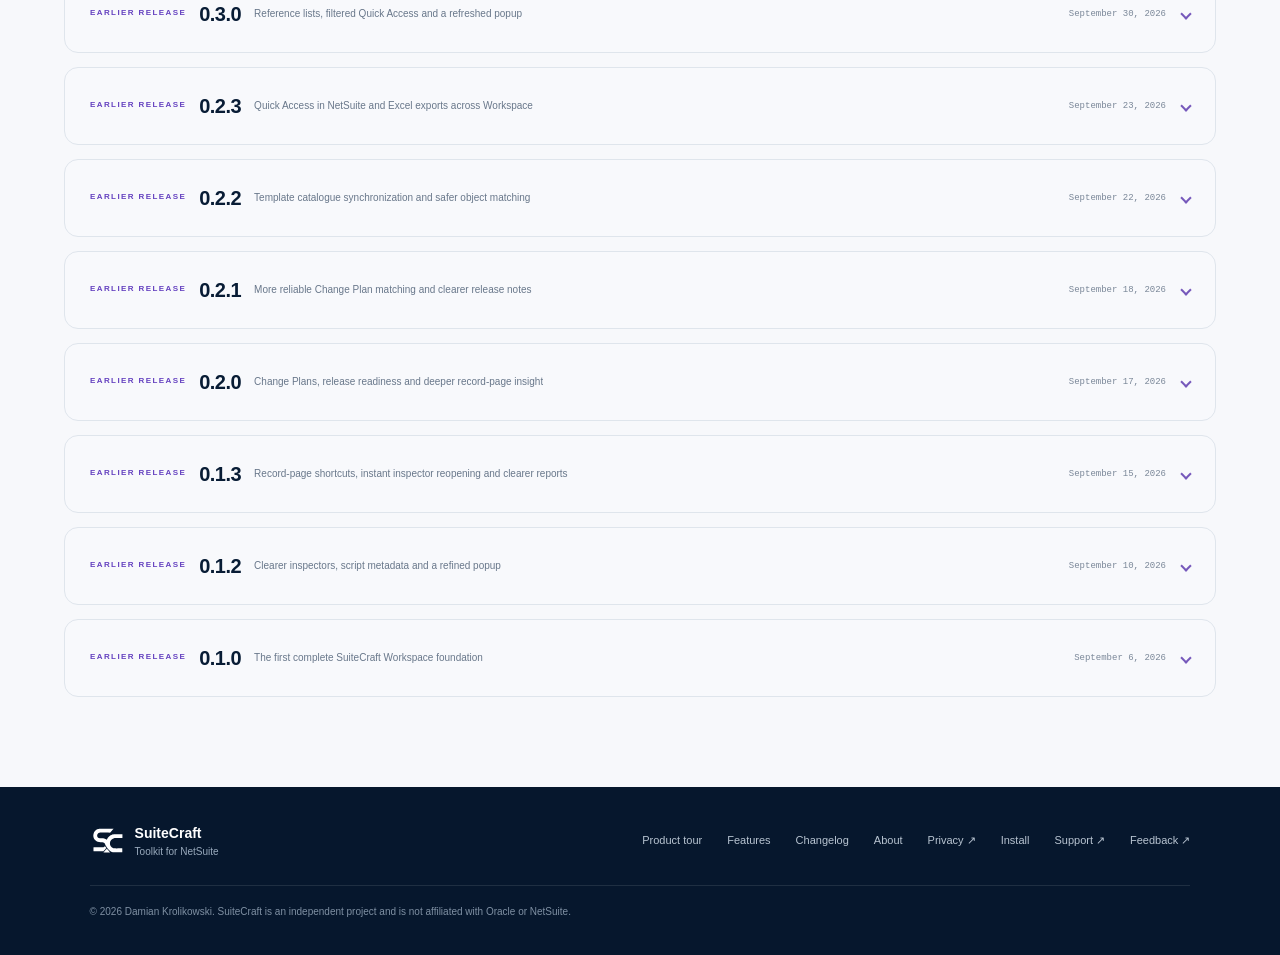
==== commit 665520a3: "docs: prepare SuiteCraft 1.4.1 release notes" ====
--- a/changelog.html
+++ b/changelog.html
@@ -45,7 +45,9 @@
 	<main class="history-main" id="main">
 		<div class="history-heading"><a class="history-back" href="index.html#changelog">← Back to SuiteCraft</a><p class="eyebrow">PRODUCT CHANGELOG</p><h1>Release history.</h1><p>New features, improvements and fixes in every SuiteCraft release. The current version is expanded below; choose an earlier version to see its details.</p></div>
 		<div class="release-list">
-<details class="release-entry current-release" id="v1-4-0" open><summary><span class="release-summary-main"><span class="release-status">CURRENT RELEASE</span><span class="release-title">1.4.0</span><span class="release-teaser">Understand workflow conditions with Condition Tester</span></span><span class="release-summary-side"><time datetime="2026-11-23">November 23, 2026</time><i aria-hidden="true"></i></span></summary><div class="release-body"><div class="release-columns"><section class="release-section new"><h3>New</h3><ul><li>Test workflow conditions against the saved record and signed-in user with the new read-only Condition Tester.</li><li>See which clauses pass or fail, inspect referenced values, locate fields on the page and copy a plain-text report.</li><li>Unsupported expressions and unreadable references are explained instead of silently reported as false.</li></ul></section><section class="release-section improved"><h3>Improved</h3><ul><li>Open Record Explorer, Script &amp; Workflow Inspector and Condition Tester from one compact row in the popup.</li><li>Synchronization shows its running state directly on the Start button.</li></ul></section></div></div></details>
+<details class="release-entry current-release" id="v1-4-1" open><summary><span class="release-summary-main"><span class="release-status">CURRENT RELEASE</span><span class="release-title">1.4.1</span><span class="release-teaser">Custom Entry Form links in plans and Favorites</span></span><span class="release-summary-side"><time datetime="2026-11-23">November 23, 2026</time><i aria-hidden="true"></i></span></summary><div class="release-body"><div class="release-columns"><section class="release-section fixed"><h3>Fixed</h3><ul><li>Links to Custom Entry Forms in Change Plans and Favorites now retain the parameters NetSuite uses to open the form.</li><li>To repair an older link, open the form from NetSuite and add it to the same plan or click its Favorites star.</li></ul></section></div></div></details>
+
+<details class="release-entry previous-release" id="v1-4-0"><summary><span class="release-summary-main"><span class="release-status">EARLIER RELEASE</span><span class="release-title">1.4.0</span><span class="release-teaser">Understand workflow conditions with Condition Tester</span></span><span class="release-summary-side"><time datetime="2026-11-23">November 23, 2026</time><i aria-hidden="true"></i></span></summary><div class="release-body"><div class="release-columns"><section class="release-section new"><h3>New</h3><ul><li>Test workflow conditions against the saved record and signed-in user with the new read-only Condition Tester.</li><li>See which clauses pass or fail, inspect referenced values, locate fields on the page and copy a plain-text report.</li><li>Unsupported expressions and unreadable references are explained instead of silently reported as false.</li></ul></section><section class="release-section improved"><h3>Improved</h3><ul><li>Open Record Explorer, Script &amp; Workflow Inspector and Condition Tester from one compact row in the popup.</li><li>Synchronization shows its running state directly on the Start button.</li></ul></section></div></div></details>
 
 <details class="release-entry previous-release" id="v1-3-3"><summary><span class="release-summary-main"><span class="release-status">EARLIER RELEASE</span><span class="release-title">1.3.3</span><span class="release-teaser">Clearer release comparisons and more complete deployment data</span></span><span class="release-summary-side"><time datetime="2026-10-29">October 29, 2026</time><i aria-hidden="true"></i></span></summary><div class="release-body"><div class="release-columns"><section class="release-section improved"><h3>Improved</h3><ul><li>Compare all categories in one table, with action-first filters, search and CSV/XLSX export.</li><li>Swap Source and Target while keeping selected snapshots and historical dates.</li><li>Snapshot names and clearer comparison warnings make before-and-after release checks easier to follow.</li></ul></section><section class="release-section fixed"><h3>Fixed</h3><ul><li>Fields of a new Custom Record Type count as additions when complete matching parent lists confirm its absence on the other side.</li><li>Script synchronization preserves unlinked deployments in saved data and backups and reports them as warnings.</li></ul></section></div></div></details>
 
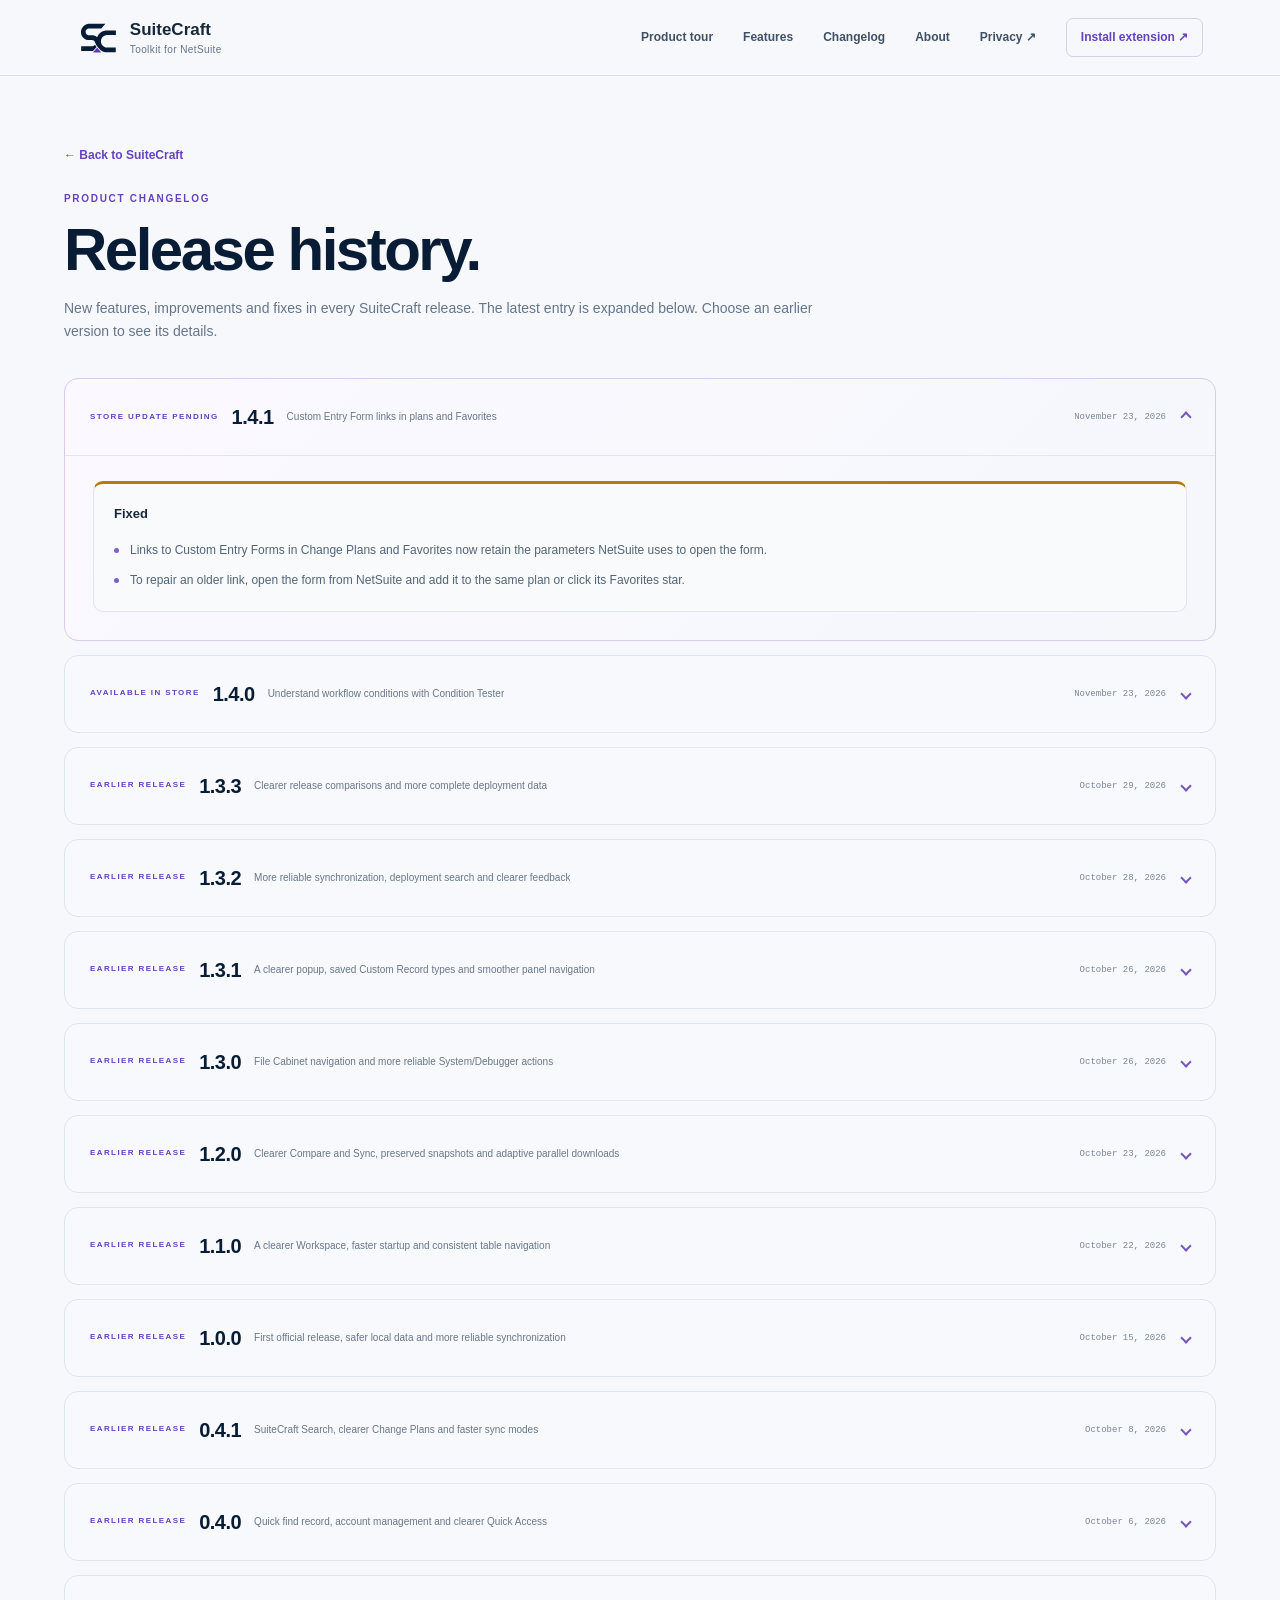
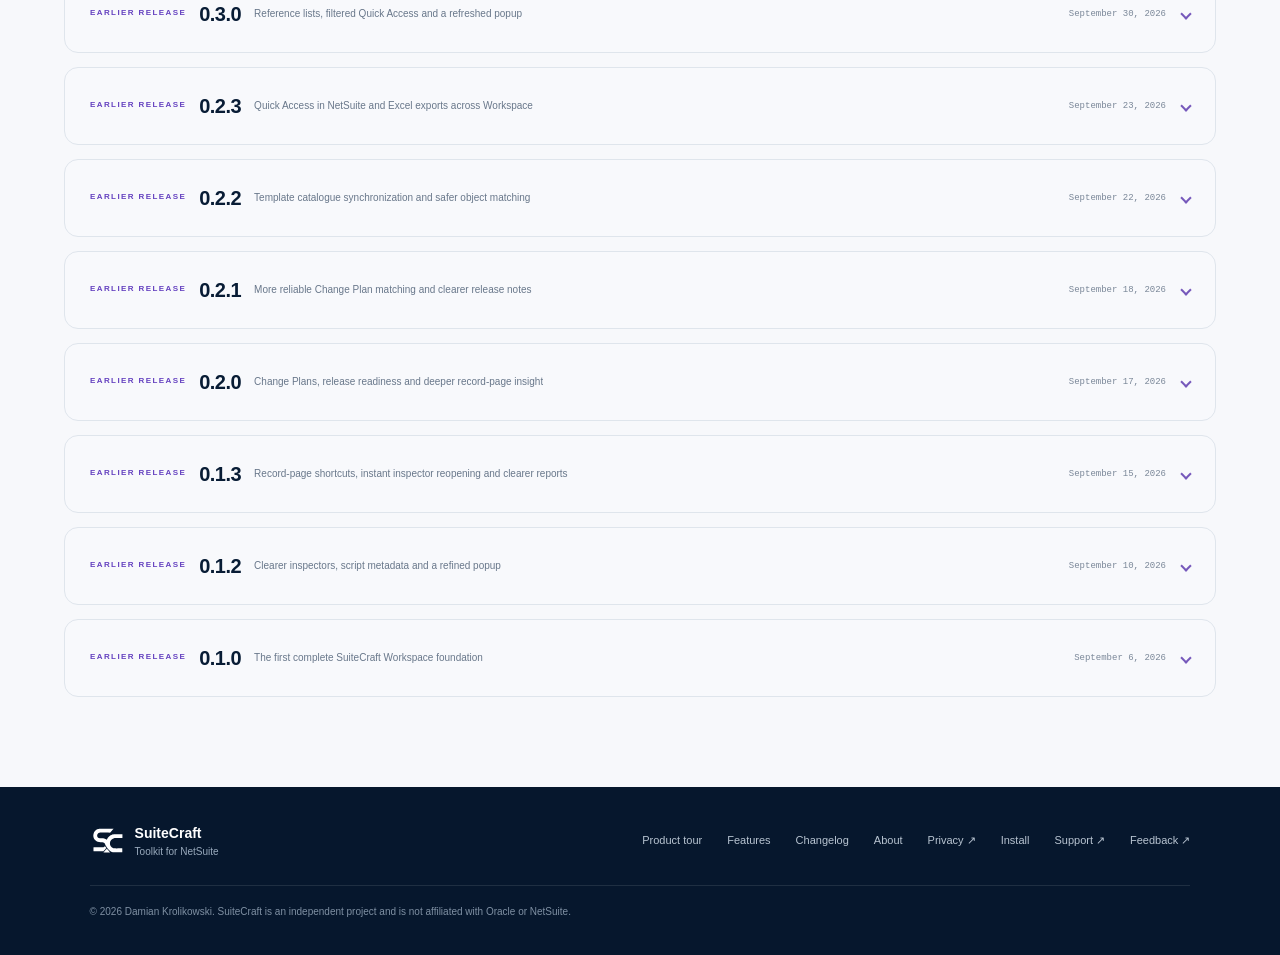
==== commit f88b44ec: "docs: mark SuiteCraft 1.4.1 as pending in Store" ====
--- a/changelog.html
+++ b/changelog.html
@@ -43,11 +43,11 @@
 		</nav>
 	</header>
 	<main class="history-main" id="main">
-		<div class="history-heading"><a class="history-back" href="index.html#changelog">← Back to SuiteCraft</a><p class="eyebrow">PRODUCT CHANGELOG</p><h1>Release history.</h1><p>New features, improvements and fixes in every SuiteCraft release. The current version is expanded below; choose an earlier version to see its details.</p></div>
+		<div class="history-heading"><a class="history-back" href="index.html#changelog">← Back to SuiteCraft</a><p class="eyebrow">PRODUCT CHANGELOG</p><h1>Release history.</h1><p>New features, improvements and fixes in every SuiteCraft release. The latest entry is expanded below. Choose an earlier version to see its details.</p></div>
 		<div class="release-list">
-<details class="release-entry current-release" id="v1-4-1" open><summary><span class="release-summary-main"><span class="release-status">CURRENT RELEASE</span><span class="release-title">1.4.1</span><span class="release-teaser">Custom Entry Form links in plans and Favorites</span></span><span class="release-summary-side"><time datetime="2026-11-23">November 23, 2026</time><i aria-hidden="true"></i></span></summary><div class="release-body"><div class="release-columns"><section class="release-section fixed"><h3>Fixed</h3><ul><li>Links to Custom Entry Forms in Change Plans and Favorites now retain the parameters NetSuite uses to open the form.</li><li>To repair an older link, open the form from NetSuite and add it to the same plan or click its Favorites star.</li></ul></section></div></div></details>
+<details class="release-entry current-release" id="v1-4-1" open><summary><span class="release-summary-main"><span class="release-status">STORE UPDATE PENDING</span><span class="release-title">1.4.1</span><span class="release-teaser">Custom Entry Form links in plans and Favorites</span></span><span class="release-summary-side"><time datetime="2026-11-23">November 23, 2026</time><i aria-hidden="true"></i></span></summary><div class="release-body"><div class="release-columns"><section class="release-section fixed"><h3>Fixed</h3><ul><li>Links to Custom Entry Forms in Change Plans and Favorites now retain the parameters NetSuite uses to open the form.</li><li>To repair an older link, open the form from NetSuite and add it to the same plan or click its Favorites star.</li></ul></section></div></div></details>
 
-<details class="release-entry previous-release" id="v1-4-0"><summary><span class="release-summary-main"><span class="release-status">EARLIER RELEASE</span><span class="release-title">1.4.0</span><span class="release-teaser">Understand workflow conditions with Condition Tester</span></span><span class="release-summary-side"><time datetime="2026-11-23">November 23, 2026</time><i aria-hidden="true"></i></span></summary><div class="release-body"><div class="release-columns"><section class="release-section new"><h3>New</h3><ul><li>Test workflow conditions against the saved record and signed-in user with the new read-only Condition Tester.</li><li>See which clauses pass or fail, inspect referenced values, locate fields on the page and copy a plain-text report.</li><li>Unsupported expressions and unreadable references are explained instead of silently reported as false.</li></ul></section><section class="release-section improved"><h3>Improved</h3><ul><li>Open Record Explorer, Script &amp; Workflow Inspector and Condition Tester from one compact row in the popup.</li><li>Synchronization shows its running state directly on the Start button.</li></ul></section></div></div></details>
+<details class="release-entry previous-release" id="v1-4-0"><summary><span class="release-summary-main"><span class="release-status">AVAILABLE IN STORE</span><span class="release-title">1.4.0</span><span class="release-teaser">Understand workflow conditions with Condition Tester</span></span><span class="release-summary-side"><time datetime="2026-11-23">November 23, 2026</time><i aria-hidden="true"></i></span></summary><div class="release-body"><div class="release-columns"><section class="release-section new"><h3>New</h3><ul><li>Test workflow conditions against the saved record and signed-in user with the new read-only Condition Tester.</li><li>See which clauses pass or fail, inspect referenced values, locate fields on the page and copy a plain-text report.</li><li>Unsupported expressions and unreadable references are explained instead of silently reported as false.</li></ul></section><section class="release-section improved"><h3>Improved</h3><ul><li>Open Record Explorer, Script &amp; Workflow Inspector and Condition Tester from one compact row in the popup.</li><li>Synchronization shows its running state directly on the Start button.</li></ul></section></div></div></details>
 
 <details class="release-entry previous-release" id="v1-3-3"><summary><span class="release-summary-main"><span class="release-status">EARLIER RELEASE</span><span class="release-title">1.3.3</span><span class="release-teaser">Clearer release comparisons and more complete deployment data</span></span><span class="release-summary-side"><time datetime="2026-10-29">October 29, 2026</time><i aria-hidden="true"></i></span></summary><div class="release-body"><div class="release-columns"><section class="release-section improved"><h3>Improved</h3><ul><li>Compare all categories in one table, with action-first filters, search and CSV/XLSX export.</li><li>Swap Source and Target while keeping selected snapshots and historical dates.</li><li>Snapshot names and clearer comparison warnings make before-and-after release checks easier to follow.</li></ul></section><section class="release-section fixed"><h3>Fixed</h3><ul><li>Fields of a new Custom Record Type count as additions when complete matching parent lists confirm its absence on the other side.</li><li>Script synchronization preserves unlinked deployments in saved data and backups and reports them as warnings.</li></ul></section></div></div></details>
 
